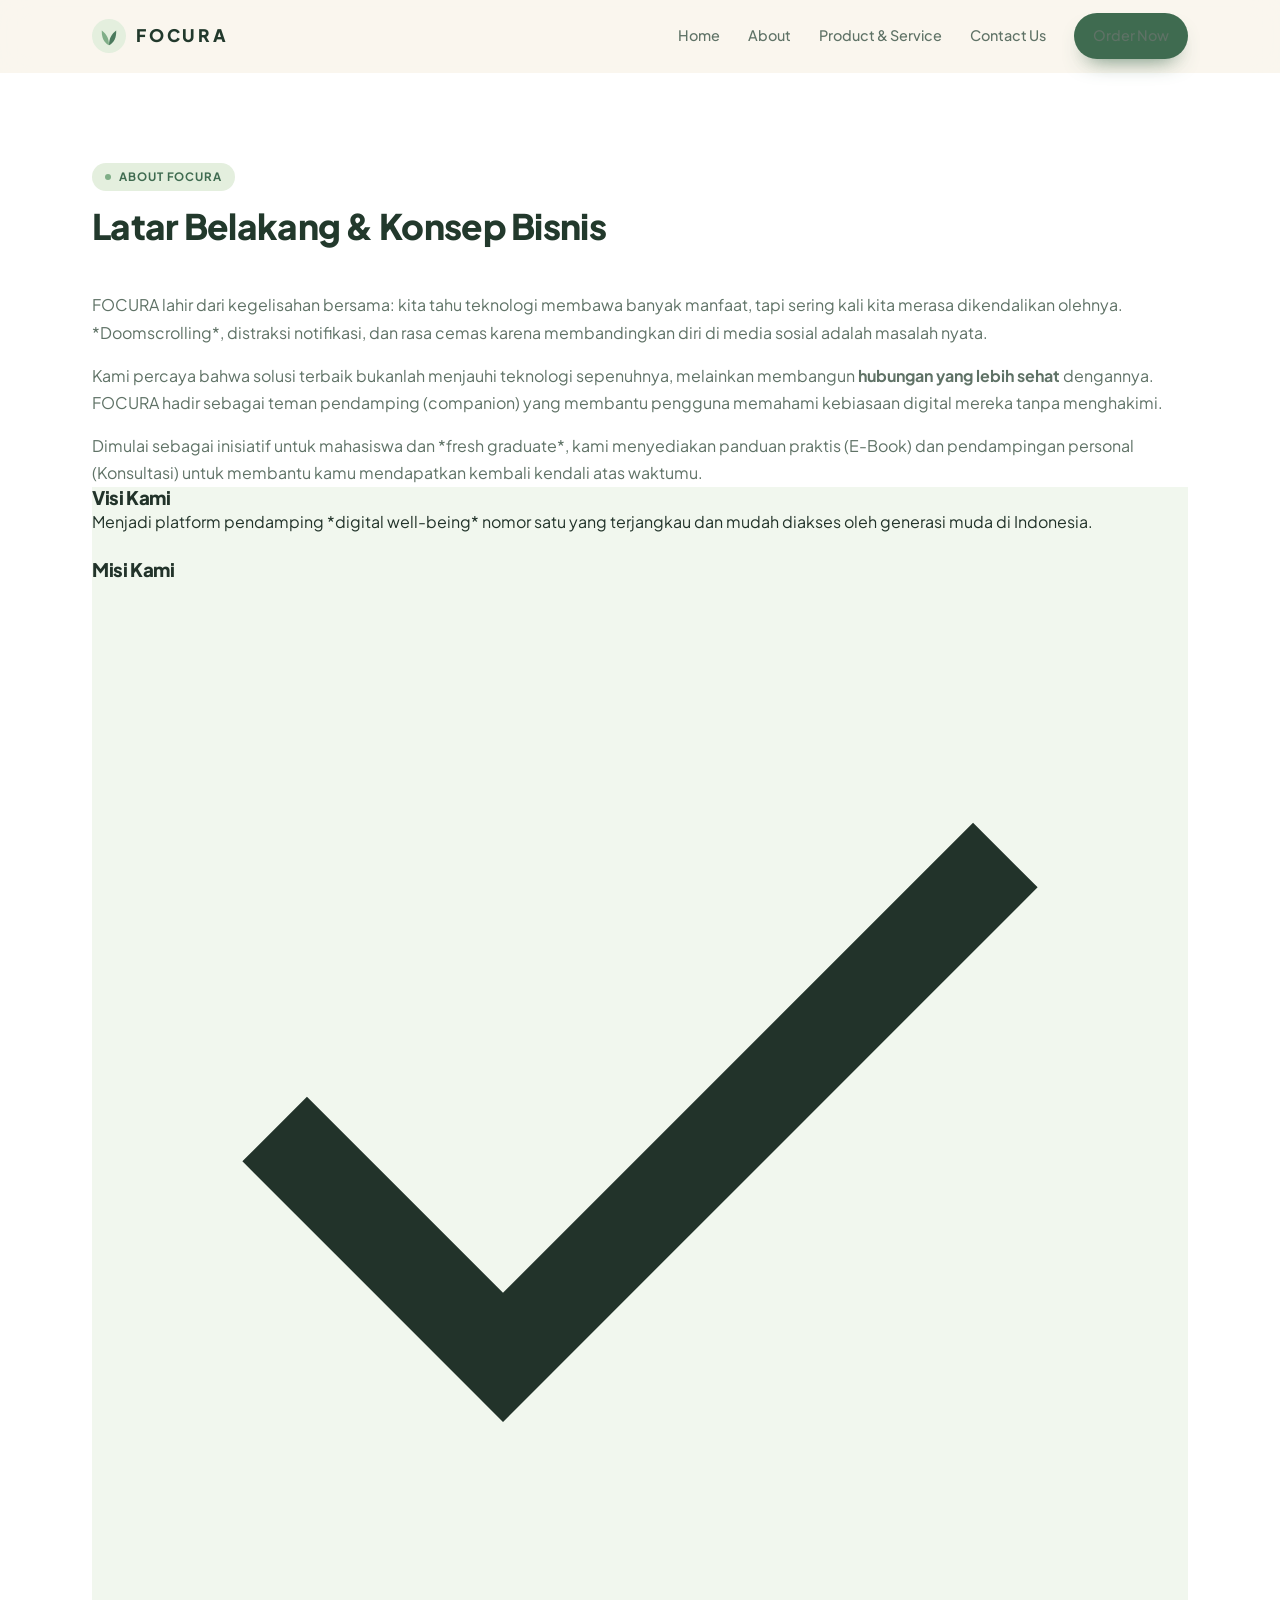
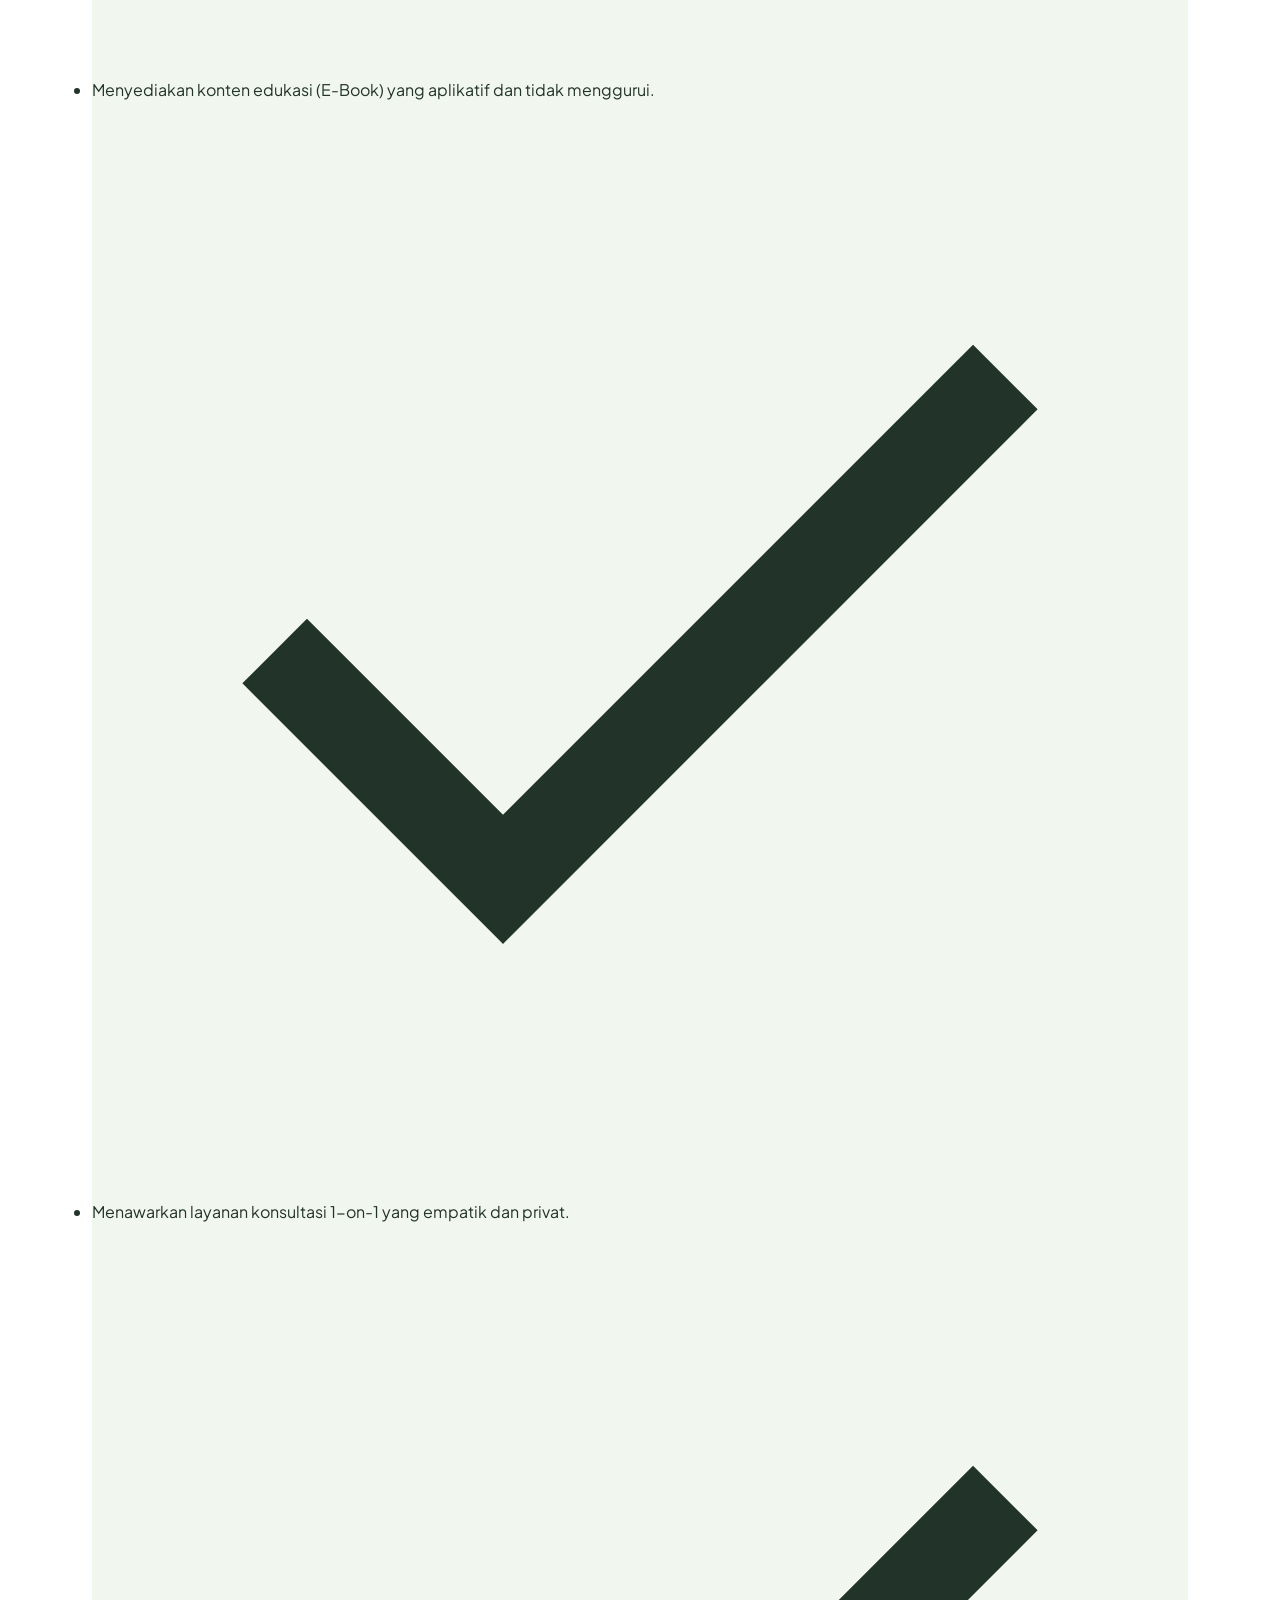
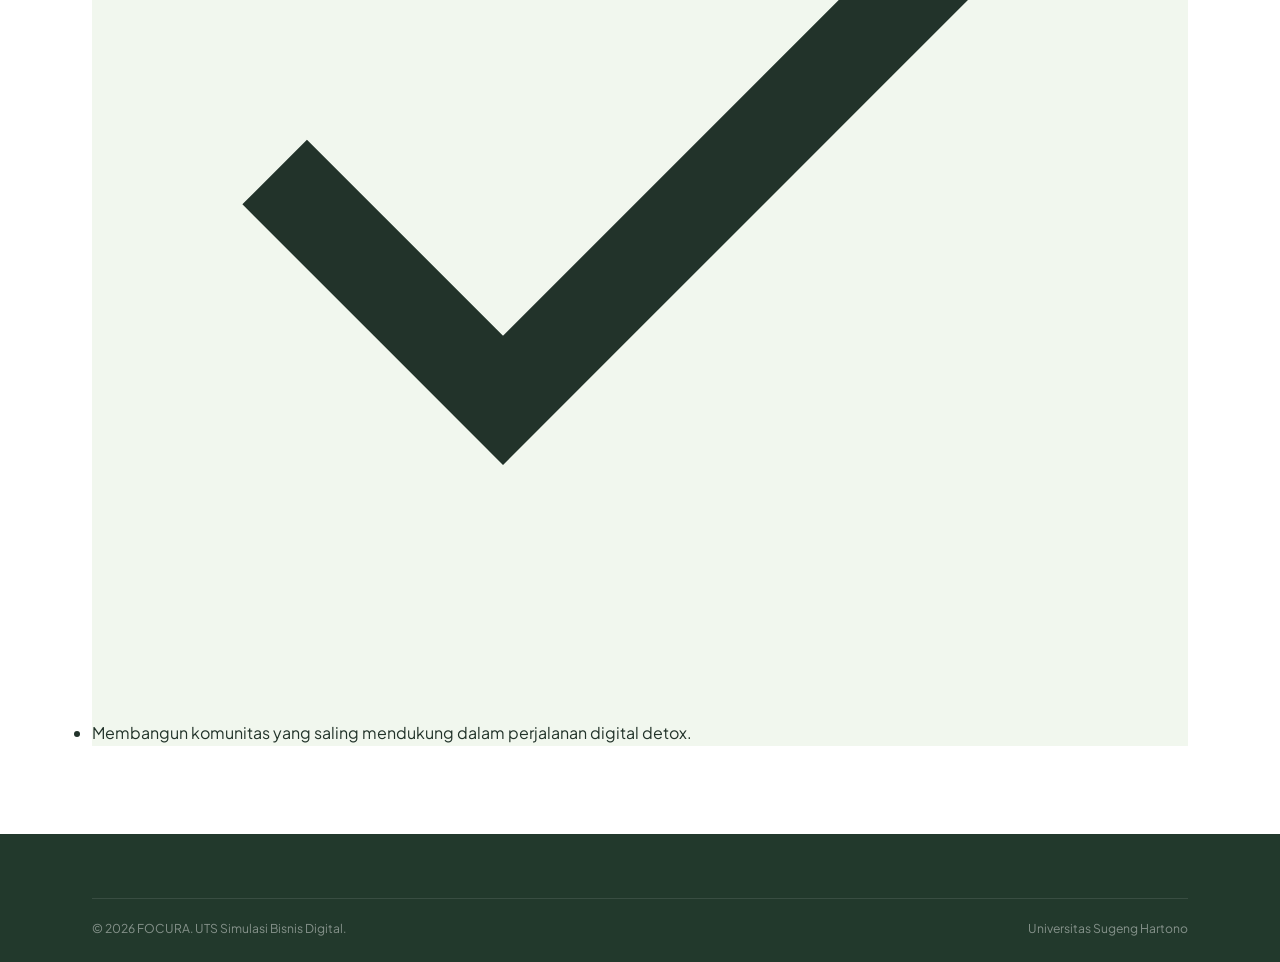
==== about.html @ b4e11be9 "Add About Us page with company information This file contains the HTML structure for the About Us pa" ====
<!DOCTYPE html>
<html lang="id">
<head>
<meta charset="UTF-8">
<meta name="viewport" content="width=1200">
<title>FOCURA — About Us</title>
<link href="https://fonts.googleapis.com/css2?family=Plus+Jakarta+Sans:wght@400;500;600;700;800&display=swap" rel="stylesheet">
<link rel="stylesheet" href="style.css">
</head>
<body>

<header class="nav">
  <div class="container nav-inner">
    <a href="index.html" class="logo">
      <svg class="logo-mark" viewBox="0 0 40 40"><circle cx="20" cy="20" r="20" fill="#E4EFDE"/><path d="M20 31C20 23.5 22.4 17.8 28.5 13.5C28.8 21.6 26.2 27.6 20 31Z" fill="#4A7A5C"/><path d="M20 31C20 23.5 17.6 17.8 11.5 13.5C11.2 21.6 13.8 27.6 20 31Z" fill="#7FAE87"/></svg>
      <span class="logo-text">FOCURA</span>
    </a>
    <nav class="nav-links">
      <a href="index.html">Home</a>
      <a href="about.html">About</a>
      <a href="products.html">Product & Service</a>
      <a href="contact.html">Contact Us</a>
      <a href="order.html" class="btn btn-primary btn-sm">Order Now</a>
    </nav>
  </div>
</header>

<section class="section section--white">
  <div class="container">
    <div class="section-head">
      <span class="eyebrow">About FOCURA</span>
      <h2>Latar Belakang & Konsep Bisnis</h2>
    </div>
    <div class="grid-2">
      <div>
        <p class="lead" style="margin-bottom:16px;">FOCURA lahir dari kegelisahan bersama: kita tahu teknologi membawa banyak manfaat, tapi sering kali kita merasa dikendalikan olehnya. *Doomscrolling*, distraksi notifikasi, dan rasa cemas karena membandingkan diri di media sosial adalah masalah nyata.</p>
        <p class="lead" style="margin-bottom:16px;">Kami percaya bahwa solusi terbaik bukanlah menjauhi teknologi sepenuhnya, melainkan membangun <strong>hubungan yang lebih sehat</strong> dengannya. FOCURA hadir sebagai teman pendamping (companion) yang membantu pengguna memahami kebiasaan digital mereka tanpa menghakimi.</p>
        <p class="lead">Dimulai sebagai inisiatif untuk mahasiswa dan *fresh graduate*, kami menyediakan panduan praktis (E-Book) dan pendampingan personal (Konsultasi) untuk membantu kamu mendapatkan kembali kendali atas waktumu.</p>
      </div>
      <div class="card" style="background:var(--green-50);">
        <h3>Visi Kami</h3>
        <p style="margin-bottom:24px;">Menjadi platform pendamping *digital well-being* nomor satu yang terjangkau dan mudah diakses oleh generasi muda di Indonesia.</p>
        <h3>Misi Kami</h3>
        <ul class="product-features">
          <li><svg viewBox="0 0 24 24" fill="none" stroke="currentColor" stroke-width="2"><path d="M20 6 9 17l-5-5"/></svg> Menyediakan konten edukasi (E-Book) yang aplikatif dan tidak menggurui.</li>
          <li><svg viewBox="0 0 24 24" fill="none" stroke="currentColor" stroke-width="2"><path d="M20 6 9 17l-5-5"/></svg> Menawarkan layanan konsultasi 1-on-1 yang empatik dan privat.</li>
          <li><svg viewBox="0 0 24 24" fill="none" stroke="currentColor" stroke-width="2"><path d="M20 6 9 17l-5-5"/></svg> Membangun komunitas yang saling mendukung dalam perjalanan digital detox.</li>
        </ul>
      </div>
    </div>
  </div>
</section>

<footer class="footer">
  <div class="container">
    <div class="footer-bottom">
      <span>© 2026 FOCURA. UTS Simulasi Bisnis Digital.</span>
      <span>Universitas Sugeng Hartono</span>
    </div>
  </div>
</footer>

<script src="script.js"></script>
</body>
</html>
---- style.css ----
/* ============================================================
   1. TOKENS & RESET
============================================================ */
:root{
  --green-900:#22392C;
  --green-800:#2F4A3A;
  --green-700:#3F6B50;
  --green-600:#4A7A5C;
  --green-500:#7FAE87;
  --green-400:#9CC194;
  --green-300:#B9D4B4;
  --green-200:#D3E6CE;
  --green-100:#E4EFDE;
  --green-50:#F1F7EE;

  --cream:#FAF6EE;
  --white:#FFFFFF;
  --ink:#22332A;
  --muted:#5F7266;
  --line:rgba(34,57,44,.09);

  --shadow-sm:0 4px 16px rgba(34,57,44,.06);
  --shadow-md:0 18px 40px -18px rgba(34,57,44,.22);
  --shadow-lg:0 40px 80px -40px rgba(34,57,44,.35);

  --radius-lg:24px;
  --radius-md:18px;
  --radius-sm:12px;

  --ease:cubic-bezier(.22,.61,.36,1);
  --nav-h:72px;
}

*,*::before,*::after{box-sizing:border-box;margin:0;padding:0}
html{scroll-behavior:smooth}

body{
  font-family:'Plus Jakarta Sans',-apple-system,BlinkMacSystemFont,'Segoe UI',sans-serif;
  background:var(--cream);
  color:var(--ink);
  line-height:1.6;
  font-size:16px;
  -webkit-font-smoothing:antialiased;
  -moz-osx-font-smoothing:grayscale;
  overflow-x:hidden;
}

img,svg{display:block;max-width:100%}
a{color:inherit}
button{font-family:inherit}

::selection{background:var(--green-200);color:var(--green-900)}

/* ============================================================
   2. LAYOUT
============================================================ */
.container{
  width:100%;
  max-width:1140px;
  margin-inline:auto;
  padding-inline:22px;
}

.section{
  padding:clamp(56px,7vw,88px) 0;
  scroll-margin-top:calc(var(--nav-h) + 16px);
}
.section--white{background:var(--white)}
.section--cream{background:var(--cream)}

.eyebrow{
  display:inline-flex;
  align-items:center;
  gap:8px;
  padding:5px 13px;
  border-radius:999px;
  background:var(--green-100);
  color:var(--green-700);
  font-size:.72rem;
  font-weight:700;
  letter-spacing:.08em;
  text-transform:uppercase;
  margin-bottom:14px;
}
.eyebrow::before{
  content:'';
  width:6px;height:6px;
  border-radius:50%;
  background:var(--green-500);
}

h1,h2,h3,h4{line-height:1.2;letter-spacing:-.02em;font-weight:800}

h2{
  font-size:clamp(1.6rem,3vw,2.2rem);
  color:var(--green-900);
}

.lead{
  font-size:1rem;
  color:var(--muted);
  line-height:1.7;
}

.muted-para{
  margin-top:12px;
  color:var(--muted);
  font-size:.95rem;
}

.section-head{
  max-width:620px;
  margin-bottom:clamp(32px,4vw,44px);
}
.section-head--center{
  margin-inline:auto;
  text-align:center;
}
.section-head p{
  margin-top:12px;
  color:var(--muted);
  font-size:.98rem;
}

/* ============================================================
   3. BUTTONS
============================================================ */
.btn{
  display:inline-flex;
  align-items:center;
  justify-content:center;
  gap:9px;
  font-weight:600;
  font-size:.92rem;
  padding:13px 24px;
  border-radius:999px;
  border:1px solid transparent;
  text-decoration:none;
  cursor:pointer;
  white-space:nowrap;
  transition:transform .25s var(--ease),box-shadow .25s var(--ease),
             background .25s var(--ease),border-color .25s var(--ease),color .25s var(--ease);
}
.btn svg{width:17px;height:17px;flex:none}

.btn-primary{
  background:var(--green-700);
  color:#fff;
  box-shadow:0 12px 22px -12px rgba(63,107,80,.85);
}
.btn-primary:hover{
  background:var(--green-800);
  transform:translateY(-2px);
  box-shadow:0 18px 30px -14px rgba(63,107,80,.9);
}

.btn-ghost{
  background:var(--white);
  color:var(--green-800);
  border-color:var(--line);
  box-shadow:var(--shadow-sm);
}
.btn-ghost:hover{
  transform:translateY(-2px);
  border-color:var(--green-300);
  box-shadow:var(--shadow-md);
}

.btn-whatsapp{
  background:#25D366;
  color:#fff;
  box-shadow:0 12px 22px -12px rgba(37,211,102,.7);
}
.btn-whatsapp:hover{
  background:#1FB855;
  transform:translateY(-2px);
  box-shadow:0 18px 30px -14px rgba(37,211,102,.75);
}

.btn-light{
  background:#fff;
  color:var(--green-800);
}
.btn-light:hover{transform:translateY(-2px);background:#F4FAF1}

.btn-sm{padding:10px 18px;font-size:.86rem}
.btn-lg{padding:15px 28px;font-size:.98rem}

/* ============================================================
   4. NAVBAR
============================================================ */
.nav{
  position:sticky;
  top:0;
  z-index:200;
  background:rgba(250,246,238,.85);
  backdrop-filter:blur(16px);
  -webkit-backdrop-filter:blur(16px);
  border-bottom:1px solid transparent;
  transition:border-color .3s,box-shadow .3s,background .3s;
}
.nav.scrolled{
  border-bottom-color:var(--line);
  box-shadow:0 8px 30px -22px rgba(34,57,44,.5);
  background:rgba(250,246,238,.95);
}

.nav-inner{
  display:flex;
  align-items:center;
  justify-content:space-between;
  height:var(--nav-h);
  gap:20px;
}

.logo{
  display:inline-flex;
  align-items:center;
  gap:10px;
  text-decoration:none;
  flex:none;
}
.logo-mark{width:34px;height:34px;flex:none}
.logo-text{
  font-weight:800;
  font-size:1.08rem;
  letter-spacing:.16em;
  color:var(--green-900);
}

.nav-links{
  display:flex;
  align-items:center;
  gap:28px;
}
.nav-links a{
  font-size:.9rem;
  font-weight:500;
  color:var(--muted);
  text-decoration:none;
  transition:color .22s;
  position:relative;
}
.nav-links a::after{
  content:'';
  position:absolute;
  left:0;bottom:-6px;
  width:0;height:2px;
  border-radius:2px;
  background:var(--green-500);
  transition:width .3s var(--ease);
}
.nav-links a:hover{color:var(--green-800)}
.nav-links a:hover::after{width:100%}
.nav-links a.is-active{color:var(--green-800);font-weight:700}
.nav-links a.is-active::after{width:100%}

.nav-toggle{
  display:none;
  flex-direction:column;
  gap:5px;
  background:none;
  border:0;
  padding:8px;
  cursor:pointer;
  border-radius:10px;
}
.nav-toggle span{
  display:block;
  width:22px;height:2px;
  border-radius:2px;
  background:var(--green-800);
  transition:transform .3s var(--ease),opacity .3s;
}
.nav-toggle.active span:nth-child(1){transform:translateY(7px) rotate(45deg)}
.nav-toggle.active span:nth-child(2){opacity:0}
.nav-toggle.active span:nth-child(3){transform:translateY(-7px) rotate(-45deg)}

/* ============================================================
   5. HERO
============================================================ */
.hero{
  position:relative;
  padding:clamp(28px,4vw,56px) 0 clamp(56px,6vw,84px);
  overflow:hidden;
  background:var(--cream);
}

.hero-bg{position:absolute;inset:0;pointer-events:none;overflow:hidden}
.blob{position:absolute;border-radius:50%;filter:blur(80px);opacity:.55}
.blob-1{width:520px;height:520px;background:#CFE5C8;top:-200px;right:-140px}
.blob-2{width:400px;height:400px;background:#F0E4CB;bottom:-180px;left:-140px}

.hero-grid{
  position:relative;
  display:grid;
  grid-template-columns:1.05fr .95fr;
  gap:clamp(28px,4vw,56px);
  align-items:center;
}

.hero-badge{
  display:inline-flex;
  align-items:center;
  gap:8px;
  padding:6px 14px 6px 7px;
  background:rgba(255,255,255,.85);
  border:1px solid var(--line);
  border-radius:999px;
  font-size:.76rem;
  font-weight:600;
  color:var(--green-700);
  box-shadow:var(--shadow-sm);
  margin-bottom:20px;
}
.hero-badge i{
  display:grid;
  place-items:center;
  width:22px;height:22px;
  border-radius:50%;
  background:var(--green-100);
  font-style:normal;
  font-size:.72rem;
}

.hero h1{
  font-size:clamp(1.9rem,4.2vw,3rem);
  color:var(--green-900);
  line-height:1.1;
  letter-spacing:-.03em;
  margin-bottom:18px;
}
.hero h1 .hl{color:var(--green-600)}

.hero p.hero-desc{
  font-size:clamp(.98rem,1.4vw,1.05rem);
  color:var(--muted);
  max-width:500px;
  margin-bottom:28px;
  line-height:1.7;
}

.hero-actions{
  display:flex;
  flex-wrap:wrap;
  gap:12px;
  margin-bottom:20px;
}

.hero-note{
  display:flex;
  align-items:center;
  gap:9px;
  font-size:.8rem;
  color:var(--muted);
}
.hero-note svg{width:15px;height:15px;color:var(--green-500);flex:none}

.hero-art{
  position:relative;
  width:100%;
  max-width:460px;
  margin-inline:auto;
}
.hero-art > svg{
  width:100%;
  height:auto;
  animation:heroFloat 9s ease-in-out infinite;
}
@keyframes heroFloat{
  0%,100%{transform:translateY(0)}
  50%{transform:translateY(-12px)}
}

.float-card{
  position:absolute;
  display:flex;
  align-items:center;
  gap:11px;
  padding:11px 14px;
  background:rgba(255,255,255,.94);
  backdrop-filter:blur(10px);
  -webkit-backdrop-filter:blur(10px);
  border:1px solid rgba(255,255,255,.9);
  border-radius:16px;
  box-shadow:0 24px 48px -24px rgba(34,57,44,.4);
  animation:cardFloat 6.5s ease-in-out infinite;
}
@keyframes cardFloat{
  0%,100%{transform:translateY(0)}
  50%{transform:translateY(-8px)}
}
.fc-1{top:9%;left:-6%;animation-delay:-.6s}
.fc-2{bottom:11%;right:-5%;animation-delay:-3.4s}

.ring{
  position:relative;
  width:42px;height:42px;
  flex:none;
  border-radius:50%;
  background:conic-gradient(var(--green-600) 0 64%,var(--green-100) 64% 100%);
  display:grid;
  place-items:center;
}
.ring::after{
  content:'';
  position:absolute;
  inset:5px;
  background:#fff;
  border-radius:50%;
}
.ring span{
  position:relative;
  z-index:1;
  font-size:.62rem;
  font-weight:800;
  color:var(--green-700);
}

.fc-text strong{display:block;font-size:.82rem;color:var(--green-900)}
.fc-text span{display:block;font-size:.68rem;color:var(--muted)}

.fc-col .fc-label{display:block;font-size:.66rem;color:var(--muted);margin-bottom:2px}
.fc-col strong{
  display:block;
  font-size:.95rem;
  color:var(--green-900);
  line-height:1.2;
  margin-bottom:6px;
}
.bars{display:flex;align-items:flex-end;gap:4px;height:20px}
.bars i{display:block;width:5px;border-radius:3px;background:var(--green-200)}
.bars i.on{background:var(--green-500)}

/* ============================================================
   6. ABOUT
============================================================ */
.about-grid{
  display:grid;
  grid-template-columns:1fr 1fr;
  gap:clamp(24px,4vw,56px);
  align-items:start;
  margin-bottom:clamp(32px,4vw,48px);
}
.about-grid h2{max-width:420px}

.value-grid{
  display:grid;
  grid-template-columns:repeat(3,1fr);
  gap:18px;
}
.value-card{
  background:var(--green-50);
  border:1px solid var(--green-100);
  border-radius:var(--radius-lg);
  padding:26px 24px;
  transition:transform .3s var(--ease),box-shadow .3s var(--ease),background .3s;
}
.value-card:hover{
  transform:translateY(-4px);
  background:#fff;
  box-shadow:var(--shadow-md);
}
.value-icon{
  width:44px;height:44px;
  border-radius:14px;
  background:var(--white);
  color:var(--green-600);
  display:grid;
  place-items:center;
  margin-bottom:16px;
  box-shadow:var(--shadow-sm);
}
.value-icon svg{width:21px;height:21px}
.value-card h3{font-size:1rem;margin-bottom:8px;color:var(--green-900)}
.value-card p{font-size:.86rem;color:var(--muted);line-height:1.65}

/* ============================================================
   7. STEPS
============================================================ */
.steps{
  position:relative;
  display:grid;
  grid-template-columns:repeat(3,1fr);
  gap:20px;
}
.steps::before{
  content:'';
  position:absolute;
  top:46px;
  left:16%;
  right:16%;
  height:2px;
  background:repeating-linear-gradient(to right,var(--green-300) 0 8px,transparent 8px 18px);
  z-index:0;
}
.step{
  position:relative;
  z-index:1;
  background:var(--white);
  border:1px solid var(--line);
  border-radius:var(--radius-lg);
  padding:28px 24px 26px;
  transition:transform .3s var(--ease),box-shadow .3s var(--ease);
}
.step:hover{transform:translateY(-5px);box-shadow:var(--shadow-md)}
.step-num{
  display:grid;
  place-items:center;
  width:50px;height:50px;
  margin:0 0 18px;
  border-radius:50%;
  background:var(--green-700);
  color:#fff;
  font-weight:800;
  font-size:.95rem;
  box-shadow:0 12px 22px -12px rgba(63,107,80,.9);
  border:4px solid var(--white);
}
.step h3{font-size:1.05rem;margin-bottom:9px;color:var(--green-900)}
.step p{font-size:.86rem;color:var(--muted);line-height:1.65;margin-bottom:14px}
.step-list{
  list-style:none;
  display:grid;
  gap:8px;
  padding-top:14px;
  border-top:1px dashed var(--green-200);
}
.step-list li{
  display:flex;
  align-items:flex-start;
  gap:9px;
  font-size:.78rem;
  color:var(--green-800);
  line-height:1.5;
}
.step-list li svg{width:14px;height:14px;flex:none;margin-top:2px;color:var(--green-500)}

/* ============================================================
   8. FEATURES
============================================================ */
.feature-grid{
  display:grid;
  grid-template-columns:repeat(3,1fr);
  gap:20px;
}
.feature-card{
  position:relative;
  background:var(--white);
  border:1px solid var(--line);
  border-radius:var(--radius-lg);
  padding:28px 24px 26px;
  overflow:hidden;
  display:flex;
  flex-direction:column;
  transition:transform .3s var(--ease),box-shadow .3s var(--ease),border-color .3s;
}
.feature-card::after{
  content:'';
  position:absolute;
  top:-60px;right:-60px;
  width:150px;height:150px;
  border-radius:50%;
  background:var(--green-50);
  transition:transform .5s var(--ease);
}
.feature-card:hover{
  transform:translateY(-5px);
  box-shadow:var(--shadow-md);
  border-color:var(--green-200);
}
.feature-card:hover::after{transform:scale(1.2)}
.feature-icon{
  position:relative;
  z-index:1;
  width:50px;height:50px;
  border-radius:16px;
  background:var(--green-100);
  color:var(--green-700);
  display:grid;
  place-items:center;
  margin-bottom:18px;
}
.feature-icon svg{width:23px;height:23px}
.feature-card h3{
  position:relative;
  z-index:1;
  font-size:1.08rem;
  margin-bottom:9px;
  color:var(--green-900);
}
.feature-card > p{
  position:relative;
  z-index:1;
  font-size:.86rem;
  color:var(--muted);
  line-height:1.65;
  margin-bottom:14px;
}
.feature-list{
  position:relative;
  z-index:1;
  list-style:none;
  display:grid;
  gap:8px;
  padding:14px 0;
  border-top:1px dashed var(--green-200);
  border-bottom:1px dashed var(--green-200);
  margin-bottom:16px;
  flex:1;
}
.feature-list li{
  display:flex;
  align-items:flex-start;
  gap:9px;
  font-size:.79rem;
  color:var(--green-800);
  line-height:1.5;
}
.feature-list li svg{width:13px;height:13px;flex:none;margin-top:3px;color:var(--green-500)}
.feature-tag{
  position:relative;
  z-index:1;
  display:inline-block;
  align-self:flex-start;
  padding:5px 13px;
  border-radius:999px;
  background:var(--green-50);
  color:var(--green-600);
  font-size:.68rem;
  font-weight:700;
  letter-spacing:.05em;
  text-transform:uppercase;
}

/* ============================================================
   9. E-BOOK
============================================================ */
.ebook-section{
  background:linear-gradient(180deg,var(--cream) 0%,var(--green-50) 100%);
  position:relative;
  overflow:hidden;
}
.ebook-section::before{
  content:'';
  position:absolute;
  top:-120px;right:-120px;
  width:380px;height:380px;
  border-radius:50%;
  background:radial-gradient(circle,rgba(185,212,180,.5),transparent 70%);
  pointer-events:none;
}

.ebook-showcase{
  position:relative;
  display:grid;
  grid-template-columns:.85fr 1.15fr;
  gap:clamp(36px,5vw,72px);
  align-items:center;
}

.ebook-visual{
  position:relative;
  display:flex;
  justify-content:center;
  perspective:1200px;
}

.ebook-book{
  position:relative;
  width:100%;
  max-width:280px;
  aspect-ratio:3/4;
  border-radius:6px 12px 12px 6px;
  overflow:hidden;
  box-shadow:
    0 30px 60px -20px rgba(34,57,44,.5),
    0 12px 24px -8px rgba(34,57,44,.3),
    -8px 0 0 -1px rgba(255,255,255,.6),
    -10px 0 0 -2px rgba(34,57,44,.15),
    -20px 0 20px -8px rgba(34,57,44,.25);
  transform:rotateY(-8deg) rotateX(2deg);
  transition:transform .6s var(--ease),box-shadow .6s var(--ease);
  animation:bookFloat 7s ease-in-out infinite;
}
@keyframes bookFloat{
  0%,100%{transform:rotateY(-8deg) rotateX(2deg) translateY(0)}
  50%{transform:rotateY(-8deg) rotateX(2deg) translateY(-10px)}
}
.ebook-book:hover{
  transform:rotateY(-4deg) rotateX(1deg) translateY(-6px);
  box-shadow:
    0 40px 70px -22px rgba(34,57,44,.55),
    0 16px 30px -10px rgba(34,57,44,.35),
    -8px 0 0 -1px rgba(255,255,255,.65),
    -10px 0 0 -2px rgba(34,57,44,.15),
    -24px 0 24px -10px rgba(34,57,44,.28);
}
.ebook-book svg{width:100%;height:100%;display:block}

.ebook-flag{
  position:absolute;
  top:-12px;
  right:-12px;
  z-index:2;
  padding:8px 14px;
  background:var(--green-700);
  color:#fff;
  font-size:.68rem;
  font-weight:800;
  letter-spacing:.08em;
  text-transform:uppercase;
  border-radius:999px;
  box-shadow:0 12px 24px -10px rgba(63,107,80,.8);
  transform:rotate(4deg);
}

.ebook-info h2{
  font-size:clamp(1.7rem,3.2vw,2.3rem);
  margin-bottom:16px;
}
.ebook-info .ebook-sub{
  font-size:1.02rem;
  color:var(--muted);
  line-height:1.7;
  margin-bottom:24px;
}

.ebook-highlights{
  list-style:none;
  display:grid;
  gap:12px;
  margin-bottom:26px;
}
.ebook-highlights li{
  display:flex;
  align-items:flex-start;
  gap:11px;
  font-size:.9rem;
  color:var(--ink);
  line-height:1.55;
}
.ebook-highlights li svg{
  width:20px;height:20px;
  flex:none;
  margin-top:1px;
  color:var(--green-600);
}

.ebook-chapters{
  background:var(--white);
  border:1px solid var(--line);
  border-radius:var(--radius-md);
  padding:18px 20px;
  margin-bottom:26px;
}
.ebook-chapters h4{
  font-size:.78rem;
  color:var(--green-700);
  letter-spacing:.1em;
  text-transform:uppercase;
  font-weight:700;
  margin-bottom:12px;
}
.ebook-chapters ol{
  list-style:none;
  display:grid;
  grid-template-columns:1fr 1fr;
  gap:8px 20px;
}
.ebook-chapters li{
  display:flex;
  align-items:center;
  gap:9px;
  font-size:.82rem;
  color:var(--ink);
  line-height:1.4;
}
.ebook-chapters li span{
  display:grid;
  place-items:center;
  width:22px;height:22px;
  flex:none;
  border-radius:50%;
  background:var(--green-100);
  color:var(--green-700);
  font-size:.68rem;
  font-weight:800;
}

.ebook-buy{
  display:flex;
  align-items:center;
  gap:20px;
  flex-wrap:wrap;
  padding:22px 24px;
  background:var(--white);
  border:1px solid var(--line);
  border-radius:var(--radius-lg);
  box-shadow:var(--shadow-sm);
}
.ebook-buy-price{
  display:flex;
  flex-direction:column;
  gap:2px;
  min-width:120px;
}
.ebook-buy-price small{
  font-size:.78rem;
  color:var(--muted);
}
.ebook-buy-price small s{
  color:var(--muted);
  opacity:.7;
}
.ebook-buy-price strong{
  font-size:1.6rem;
  font-weight:800;
  color:var(--green-800);
  letter-spacing:-.02em;
  line-height:1.1;
}
.ebook-buy-price strong em{
  font-style:normal;
  color:var(--green-600);
  font-size:.95rem;
  font-weight:700;
}

.ebook-buy-action{
  flex:1;
  min-width:200px;
  display:flex;
  flex-direction:column;
  gap:8px;
}
.ebook-buy-action .btn{width:100%}
.ebook-trust{
  display:flex;
  align-items:center;
  gap:6px;
  justify-content:center;
  font-size:.74rem;
  color:var(--muted);
  line-height:1.4;
}
.ebook-trust svg{
  width:14px;height:14px;
  color:var(--green-500);
  flex:none;
}

/* ============================================================
   10. BONUS (Q&A)
============================================================ */
.bonus-card{
  position:relative;
  background:linear-gradient(150deg,#fff 0%,var(--green-50) 100%);
  border:1px solid var(--green-100);
  border-radius:clamp(24px,3vw,32px);
  padding:clamp(32px,4.5vw,56px) clamp(24px,4vw,52px);
  overflow:hidden;
}
.bonus-card::before{
  content:'';
  position:absolute;
  bottom:-160px;left:-120px;
  width:400px;height:400px;
  border-radius:50%;
  background:radial-gradient(circle,rgba(127,174,135,.18),transparent 70%);
  pointer-events:none;
}

.bonus-badge{
  position:relative;
  z-index:1;
  display:inline-flex;
  align-items:center;
  gap:8px;
  padding:7px 16px;
  background:var(--green-700);
  color:#fff;
  border-radius:999px;
  font-size:.75rem;
  font-weight:700;
  letter-spacing:.05em;
  text-transform:uppercase;
  margin-bottom:22px;
  box-shadow:0 12px 22px -12px rgba(63,107,80,.7);
}

.bonus-grid{
  position:relative;
  z-index:1;
  display:grid;
  grid-template-columns:1.15fr .85fr;
  gap:clamp(32px,4.5vw,60px);
  align-items:center;
}

.bonus-content h2{
  font-size:clamp(1.6rem,3vw,2.15rem);
  margin-bottom:14px;
}
.bonus-lead{
  font-size:1rem;
  color:var(--muted);
  line-height:1.7;
  margin-bottom:24px;
}
.bonus-lead strong{
  color:var(--green-800);
}

.bonus-list{
  list-style:none;
  display:grid;
  gap:16px;
  margin-bottom:28px;
}
.bonus-list li{
  display:flex;
  align-items:flex-start;
  gap:14px;
}
.bonus-list-icon{
  width:42px;height:42px;
  flex:none;
  border-radius:13px;
  background:var(--white);
  color:var(--green-600);
  display:grid;
  place-items:center;
  box-shadow:var(--shadow-sm);
}
.bonus-list-icon svg{width:20px;height:20px}
.bonus-list li strong{
  display:block;
  font-size:.95rem;
  color:var(--green-900);
  margin-bottom:3px;
}
.bonus-list li p{
  font-size:.85rem;
  color:var(--muted);
  line-height:1.55;
}

.bonus-actions{
  display:flex;
  flex-direction:column;
  gap:10px;
  max-width:460px;
}
.bonus-actions .btn{width:100%}
.bonus-note{
  font-size:.78rem;
  color:var(--muted);
  text-align:center;
  line-height:1.5;
}

/* Chat mockup */
.chat{
  background:#fff;
  border:1px solid var(--line);
  border-radius:var(--radius-lg);
  padding:20px;
  box-shadow:var(--shadow-lg);
  max-width:400px;
  margin-inline:auto;
}
.chat-head{
  display:flex;
  align-items:center;
  gap:11px;
  padding-bottom:14px;
  border-bottom:1px solid var(--line);
  margin-bottom:16px;
}
.chat-avatar{
  width:40px;height:40px;
  flex:none;
  border-radius:50%;
  background:linear-gradient(140deg,var(--green-600),var(--green-800));
  color:#fff;
  display:grid;
  place-items:center;
  font-weight:800;
  font-size:.92rem;
}
.chat-head strong{display:block;font-size:.88rem;color:var(--green-900)}
.chat-head small{
  display:flex;
  align-items:center;
  gap:6px;
  font-size:.7rem;
  color:var(--green-600);
  font-weight:600;
}
.chat-head small::before{
  content:'';
  width:6px;height:6px;
  border-radius:50%;
  background:#5FBF7A;
}
.chat-body{display:flex;flex-direction:column;gap:9px}
.bubble{
  max-width:88%;
  padding:10px 14px;
  font-size:.81rem;
  line-height:1.55;
  border-radius:15px;
}
.bubble.in{
  align-self:flex-start;
  background:var(--green-50);
  color:var(--green-900);
  border-bottom-left-radius:5px;
}
.bubble.out{
  align-self:flex-end;
  background:var(--green-700);
  color:#fff;
  border-bottom-right-radius:5px;
}
.chat-foot{
  display:flex;
  align-items:center;
  gap:9px;
  margin-top:16px;
  padding-top:14px;
  border-top:1px solid var(--line);
  font-size:.72rem;
  color:var(--muted);
}
.chat-foot svg{width:14px;height:14px;color:var(--green-500);flex:none}

/* ============================================================
   11. FINAL CTA
============================================================ */
.cta-panel{
  position:relative;
  overflow:hidden;
  background:linear-gradient(150deg,var(--green-800),var(--green-900));
  border-radius:clamp(24px,3vw,36px);
  padding:clamp(40px,5vw,60px) clamp(26px,4vw,48px);
  color:#fff;
  text-align:center;
}
.cta-panel::before{
  content:'';
  position:absolute;
  top:-200px;right:-120px;
  width:400px;height:400px;
  border-radius:50%;
  background:radial-gradient(circle,rgba(185,212,180,.35),transparent 70%);
  pointer-events:none;
}
.cta-inner{position:relative;z-index:1}
.cta-panel h2{
  color:#fff;
  font-size:clamp(1.5rem,3vw,2.1rem);
  max-width:600px;
  margin:0 auto 14px;
}
.cta-panel p{
  color:rgba(255,255,255,.78);
  max-width:500px;
  margin:0 auto 26px;
  font-size:.95rem;
  line-height:1.7;
}
.cta-actions{
  display:flex;
  flex-wrap:wrap;
  gap:12px;
  justify-content:center;
}

/* ============================================================
   12. FOOTER
============================================================ */
.footer{
  background:var(--green-900);
  color:rgba(255,255,255,.7);
  padding:clamp(44px,6vw,64px) 0 0;
}
.footer-grid{
  display:grid;
  grid-template-columns:1.6fr 1fr 1fr;
  gap:clamp(28px,4vw,56px);
  padding-bottom:40px;
}
.footer .logo-text{color:#fff}
.footer .logo-mark circle{fill:rgba(255,255,255,.12)}
.footer-desc{
  margin-top:16px;
  font-size:.86rem;
  line-height:1.7;
  max-width:320px;
  color:rgba(255,255,255,.6);
}
.footer h4{
  color:#fff;
  font-size:.78rem;
  letter-spacing:.12em;
  text-transform:uppercase;
  margin-bottom:16px;
  font-weight:700;
}
.footer ul{list-style:none;display:grid;gap:10px}
.footer ul a{
  font-size:.86rem;
  color:rgba(255,255,255,.65);
  text-decoration:none;
  transition:color .22s;
}
.footer ul a:hover{color:#fff}
.footer-contact{
  display:inline-flex;
  align-items:center;
  gap:9px;
  font-size:.86rem;
  color:rgba(255,255,255,.75);
  text-decoration:none;
  transition:color .22s;
}
.footer-contact:hover{color:#fff}
.footer-contact svg{width:15px;height:15px;color:var(--green-400)}

.socials{display:flex;gap:10px;margin-top:20px}
.socials a{
  width:38px;height:38px;
  border-radius:11px;
  display:grid;
  place-items:center;
  background:rgba(255,255,255,.07);
  color:rgba(255,255,255,.8);
  text-decoration:none;
  transition:background .25s,transform .25s,color .25s;
}
.socials a:hover{
  background:var(--green-600);
  color:#fff;
  transform:translateY(-3px);
}
.socials svg{width:17px;height:17px}

.footer-bottom{
  border-top:1px solid rgba(255,255,255,.1);
  padding:20px 0 24px;
  display:flex;
  flex-wrap:wrap;
  gap:10px;
  align-items:center;
  justify-content:space-between;
  font-size:.76rem;
  color:rgba(255,255,255,.45);
}

/* ============================================================
   13. REVEAL
============================================================ */
[data-reveal]{
  opacity:0;
  transform:translateY(22px);
  transition:opacity .7s var(--ease),transform .7s var(--ease);
  will-change:opacity,transform;
}
[data-reveal].in{opacity:1;transform:none}

.value-grid [data-reveal]:nth-child(2),
.steps [data-reveal]:nth-child(2),
.feature-grid [data-reveal]:nth-child(2){transition-delay:.1s}

.value-grid [data-reveal]:nth-child(3),
.steps [data-reveal]:nth-child(3),
.feature-grid [data-reveal]:nth-child(3){transition-delay:.2s}

/* ============================================================
   14. RESPONSIVE
============================================================ */
@media (max-width:900px){
  .nav-toggle{display:flex}
  .nav-links{
    position:absolute;
    top:calc(100% + 10px);
    left:16px;
    right:16px;
    flex-direction:column;
    align-items:stretch;
    gap:4px;
    background:#fff;
    border-radius:22px;
    padding:14px;
    box-shadow:0 30px 60px -30px rgba(34,57,44,.45);
    border:1px solid var(--line);
    display:none;
  }
  .nav-links.open{display:flex}
  .nav-links a{padding:11px 14px;border-radius:12px;font-size:.92rem}
  .nav-links a::after{display:none}
  .nav-links a:hover{background:var(--green-50)}
  .nav-links a.is-active{background:var(--green-50)}

  .hero-grid{grid-template-columns:1fr;gap:40px}
  .hero p.hero-desc{max-width:none}
  .hero-art{max-width:380px;order:2}
  .fc-1{left:-2%;top:4%}
  .fc-2{right:-2%;bottom:4%}

  .about-grid{grid-template-columns:1fr;gap:20px}
  .value-grid{grid-template-columns:1fr;gap:14px}

  .steps{grid-template-columns:1fr;gap:16px}
  .steps::before{display:none}
  .step{padding:26px 22px}

  .feature-grid{grid-template-columns:1fr;gap:16px}

  .ebook-showcase{grid-template-columns:1fr;gap:32px}
  .ebook-book{max-width:220px}
  .ebook-chapters ol{grid-template-columns:1fr}

  .bonus-grid{grid-template-columns:1fr;gap:32px}

  .footer-grid{grid-template-columns:1fr 1fr;gap:32px}
  .footer-brand{grid-column:1 / -1}
}

@media (max-width:560px){
  .container{padding-inline:18px}

  .hero{padding-top:20px}
  .hero-actions{flex-direction:column;align-items:stretch}
  .hero-actions .btn{width:100%}

  .float-card{padding:9px 11px;gap:8px;border-radius:13px}
  .ring{width:36px;height:36px}

  .value-card,
  .feature-card,
  .step{padding:24px 20px}

  .chat{padding:16px}
  .bubble{font-size:.78rem}

  .cta-actions{flex-direction:column}
  .cta-actions .btn{width:100%}

  .ebook-book{max-width:190px}
  .ebook-flag{top:-8px;right:-8px;padding:6px 11px;font-size:.62rem}

  .ebook-buy{
    flex-direction:column;
    align-items:stretch;
    text-align:center;
    padding:20px;
  }
  .ebook-buy-price{align-items:center}

  .bonus-actions{max-width:none}
  .bonus-card{padding:28px 20px}

  .footer-grid{grid-template-columns:1fr;gap:28px}
  .footer-bottom{flex-direction:column;align-items:flex-start}
}

@media (prefers-reduced-motion:reduce){
  html{scroll-behavior:auto}
  *,*::before,*::after{
    animation-duration:.001ms !important;
    animation-iteration-count:1 !important;
    transition-duration:.001ms !important;
  }
  [data-reveal]{opacity:1;transform:none}
  .ebook-book{transform:none !important;animation:none !important}
}
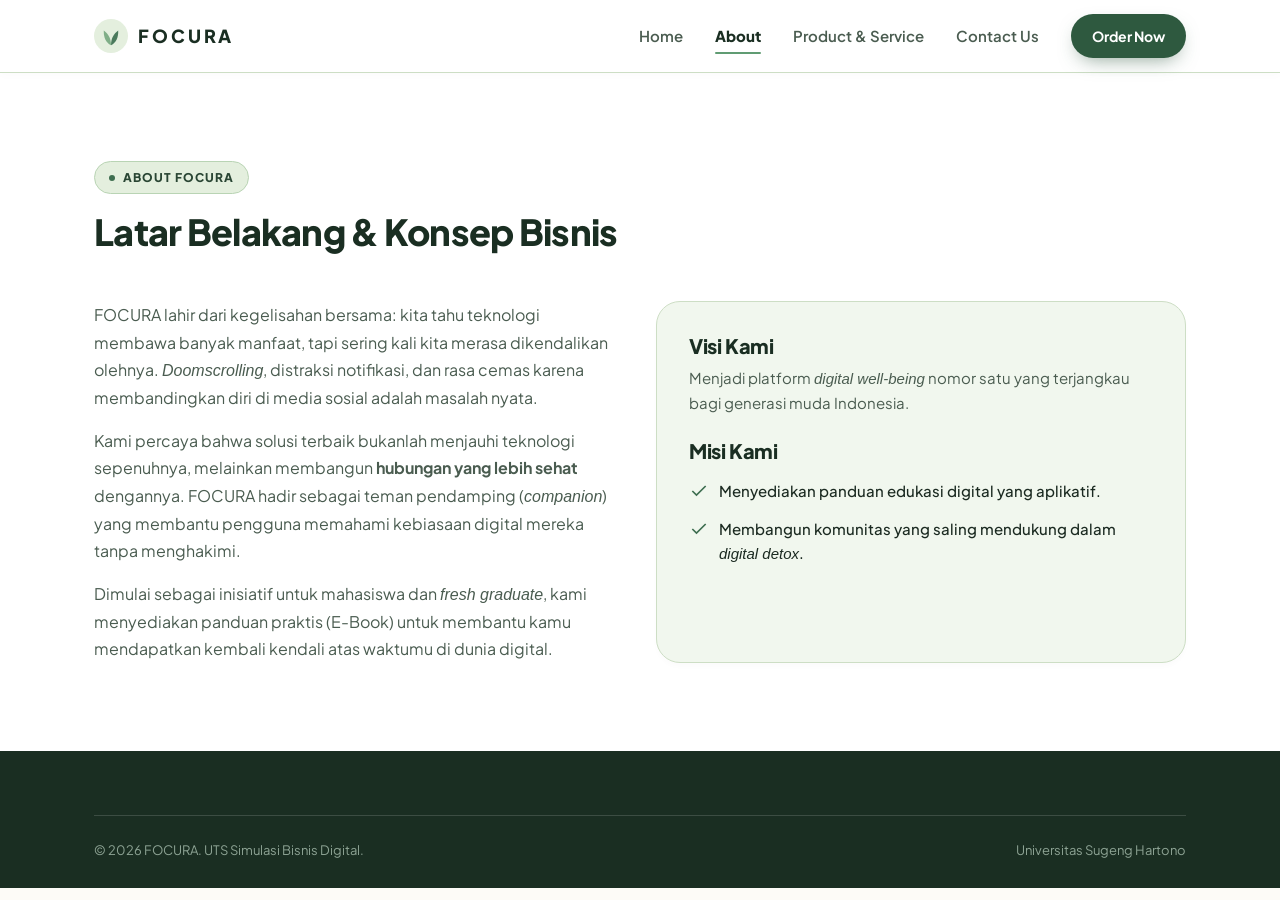
==== commit 99781041: "Revise About section content and structure" ====
--- a/about.html
+++ b/about.html
@@ -31,23 +31,42 @@
       <span class="eyebrow">About FOCURA</span>
       <h2>Latar Belakang & Konsep Bisnis</h2>
     </div>
+    
     <div class="grid-2">
+      <!-- Kolom Kiri: Cerita Latar Belakang -->
       <div>
-        <p class="lead" style="margin-bottom:16px;">FOCURA lahir dari kegelisahan bersama: kita tahu teknologi membawa banyak manfaat, tapi sering kali kita merasa dikendalikan olehnya. *Doomscrolling*, distraksi notifikasi, dan rasa cemas karena membandingkan diri di media sosial adalah masalah nyata.</p>
-        <p class="lead" style="margin-bottom:16px;">Kami percaya bahwa solusi terbaik bukanlah menjauhi teknologi sepenuhnya, melainkan membangun <strong>hubungan yang lebih sehat</strong> dengannya. FOCURA hadir sebagai teman pendamping (companion) yang membantu pengguna memahami kebiasaan digital mereka tanpa menghakimi.</p>
-        <p class="lead">Dimulai sebagai inisiatif untuk mahasiswa dan *fresh graduate*, kami menyediakan panduan praktis (E-Book) dan pendampingan personal (Konsultasi) untuk membantu kamu mendapatkan kembali kendali atas waktumu.</p>
+        <p class="lead" style="margin-bottom:16px;">
+          FOCURA lahir dari kegelisahan bersama: kita tahu teknologi membawa banyak manfaat, tapi sering kali kita merasa dikendalikan olehnya. <i>Doomscrolling</i>, distraksi notifikasi, dan rasa cemas karena membandingkan diri di media sosial adalah masalah nyata.
+        </p>
+        <p class="lead" style="margin-bottom:16px;">
+          Kami percaya bahwa solusi terbaik bukanlah menjauhi teknologi sepenuhnya, melainkan membangun <strong>hubungan yang lebih sehat</strong> dengannya. FOCURA hadir sebagai teman pendamping (<i>companion</i>) yang membantu pengguna memahami kebiasaan digital mereka tanpa menghakimi.
+        </p>
+        <p class="lead">
+          Dimulai sebagai inisiatif untuk mahasiswa dan <i>fresh graduate</i>, kami menyediakan panduan praktis (E-Book) untuk membantu kamu mendapatkan kembali kendali atas waktumu di dunia digital.
+        </p>
       </div>
-      <div class="card" style="background:var(--green-50);">
-        <h3>Visi Kami</h3>
-        <p style="margin-bottom:24px;">Menjadi platform pendamping *digital well-being* nomor satu yang terjangkau dan mudah diakses oleh generasi muda di Indonesia.</p>
-        <h3>Misi Kami</h3>
-        <ul class="product-features">
-          <li><svg viewBox="0 0 24 24" fill="none" stroke="currentColor" stroke-width="2"><path d="M20 6 9 17l-5-5"/></svg> Menyediakan konten edukasi (E-Book) yang aplikatif dan tidak menggurui.</li>
-          <li><svg viewBox="0 0 24 24" fill="none" stroke="currentColor" stroke-width="2"><path d="M20 6 9 17l-5-5"/></svg> Menawarkan layanan konsultasi 1-on-1 yang empatik dan privat.</li>
-          <li><svg viewBox="0 0 24 24" fill="none" stroke="currentColor" stroke-width="2"><path d="M20 6 9 17l-5-5"/></svg> Membangun komunitas yang saling mendukung dalam perjalanan digital detox.</li>
+
+      <!-- Kolom Kanan: Visi & Misi (Dipersingkat, Tanpa Konsultasi) -->
+      <div class="card" style="background:var(--green-50); padding: 32px;">
+        <h3 style="margin-bottom: 8px;">Visi Kami</h3>
+        <p style="margin-bottom:24px; font-size: 15px;">
+          Menjadi platform <i>digital well-being</i> nomor satu yang terjangkau bagi generasi muda Indonesia.
+        </p>
+        
+        <h3 style="margin-bottom: 16px;">Misi Kami</h3>
+        <ul class="product-features" style="gap: 14px;">
+          <li style="display: flex; gap: 10px; align-items: flex-start;">
+            <svg viewBox="0 0 24 24" fill="none" stroke="currentColor" stroke-width="2" style="width: 20px; height: 20px; color: var(--green-600); flex-shrink: 0; margin-top: 2px;"><path d="M20 6 9 17l-5-5"/></svg> 
+            <span style="font-size: 15px;">Menyediakan panduan edukasi digital yang aplikatif.</span>
+          </li>
+          <li style="display: flex; gap: 10px; align-items: flex-start;">
+            <svg viewBox="0 0 24 24" fill="none" stroke="currentColor" stroke-width="2" style="width: 20px; height: 20px; color: var(--green-600); flex-shrink: 0; margin-top: 2px;"><path d="M20 6 9 17l-5-5"/></svg> 
+            <span style="font-size: 15px;">Membangun komunitas yang saling mendukung dalam <i>digital detox</i>.</span>
+          </li>
         </ul>
       </div>
     </div>
+
   </div>
 </section>
 
--- a/style.css
+++ b/style.css
@@ -1,1279 +1,383 @@
 /* ============================================================
-   1. TOKENS & RESET
-============================================================ */
+   RESET & TOKENS (WARNA DIPERTEGAS)
+============================================================ */
+*,*::before,*::after{box-sizing:border-box;margin:0;padding:0}
+
 :root{
-  --green-900:#22392C;
-  --green-800:#2F4A3A;
-  --green-700:#3F6B50;
-  --green-600:#4A7A5C;
-  --green-500:#7FAE87;
-  --green-400:#9CC194;
+  --green-900:#1A2E22; /* Lebih gelap */
+  --green-800:#2A4634;
+  --green-700:#2E593F; /* Tombol utama lebih tegas */
+  --green-600:#3E6E50;
+  --green-500:#609C73;
+  --green-400:#8FBE9F;
   --green-300:#B9D4B4;
   --green-200:#D3E6CE;
   --green-100:#E4EFDE;
   --green-50:#F1F7EE;
-
-  --cream:#FAF6EE;
+  
+  --cream:#FDFBF7; /* Sedikit lebih terang dari sebelumnya */
   --white:#FFFFFF;
-  --ink:#22332A;
-  --muted:#5F7266;
-  --line:rgba(34,57,44,.09);
-
-  --shadow-sm:0 4px 16px rgba(34,57,44,.06);
-  --shadow-md:0 18px 40px -18px rgba(34,57,44,.22);
-  --shadow-lg:0 40px 80px -40px rgba(34,57,44,.35);
+  
+  --ink:#1B2A21; /* Teks utama hitam kehijauan */
+  --muted:#4A5C50; /* Teks sekunder lebih gelap agar kebaca */
+  --line:#CDDEC5; /* Garis batas lebih tegas */
+
+  --shadow-sm:0 4px 16px rgba(26,46,34,.08);
+  --shadow-md:0 18px 40px -18px rgba(26,46,34,.2);
+  --shadow-lg:0 40px 80px -40px rgba(26,46,34,.25);
 
   --radius-lg:24px;
   --radius-md:18px;
   --radius-sm:12px;
-
-  --ease:cubic-bezier(.22,.61,.36,1);
   --nav-h:72px;
 }
 
-*,*::before,*::after{box-sizing:border-box;margin:0;padding:0}
 html{scroll-behavior:smooth}
 
 body{
   font-family:'Plus Jakarta Sans',-apple-system,BlinkMacSystemFont,'Segoe UI',sans-serif;
   background:var(--cream);
   color:var(--ink);
+  font-size:16px;
   line-height:1.6;
-  font-size:16px;
   -webkit-font-smoothing:antialiased;
-  -moz-osx-font-smoothing:grayscale;
-  overflow-x:hidden;
+  min-width:1024px; /* Desktop first */
 }
 
 img,svg{display:block;max-width:100%}
-a{color:inherit}
-button{font-family:inherit}
-
-::selection{background:var(--green-200);color:var(--green-900)}
-
-/* ============================================================
-   2. LAYOUT
-============================================================ */
-.container{
-  width:100%;
-  max-width:1140px;
-  margin-inline:auto;
-  padding-inline:22px;
-}
-
-.section{
-  padding:clamp(56px,7vw,88px) 0;
-  scroll-margin-top:calc(var(--nav-h) + 16px);
-}
+a{color:inherit;text-decoration:none}
+button{font-family:inherit;cursor:pointer;border:none;background:none}
+ul,ol{list-style:none}
+
+/* ============================================================
+   LAYOUT
+============================================================ */
+.container{width:100%;max-width:1140px;margin:0 auto;padding:0 24px}
+
+.section{padding:88px 0}
 .section--white{background:var(--white)}
 .section--cream{background:var(--cream)}
 
 .eyebrow{
-  display:inline-flex;
-  align-items:center;
-  gap:8px;
-  padding:5px 13px;
-  border-radius:999px;
-  background:var(--green-100);
-  color:var(--green-700);
-  font-size:.72rem;
-  font-weight:700;
-  letter-spacing:.08em;
-  text-transform:uppercase;
-  margin-bottom:14px;
-}
-.eyebrow::before{
-  content:'';
-  width:6px;height:6px;
-  border-radius:50%;
-  background:var(--green-500);
-}
+  display:inline-flex;align-items:center;gap:8px;padding:6px 14px;border-radius:999px;
+  background:var(--green-100);color:var(--green-800);font-size:12px;font-weight:800;
+  letter-spacing:.08em;text-transform:uppercase;margin-bottom:16px;
+  border:1px solid var(--green-300);
+}
+.eyebrow::before{content:'';width:6px;height:6px;border-radius:50%;background:var(--green-600)}
 
 h1,h2,h3,h4{line-height:1.2;letter-spacing:-.02em;font-weight:800}
-
-h2{
-  font-size:clamp(1.6rem,3vw,2.2rem);
-  color:var(--green-900);
-}
-
-.lead{
-  font-size:1rem;
-  color:var(--muted);
-  line-height:1.7;
-}
-
-.muted-para{
-  margin-top:12px;
-  color:var(--muted);
-  font-size:.95rem;
-}
-
-.section-head{
-  max-width:620px;
-  margin-bottom:clamp(32px,4vw,44px);
-}
-.section-head--center{
-  margin-inline:auto;
-  text-align:center;
-}
-.section-head p{
-  margin-top:12px;
-  color:var(--muted);
-  font-size:.98rem;
-}
-
-/* ============================================================
-   3. BUTTONS
+h2{font-size:36px;color:var(--green-900);margin-bottom:12px}
+h3{font-size:18px;color:var(--green-900)}
+
+.lead{font-size:16px;color:var(--muted);line-height:1.7}
+
+.section-head{max-width:620px;margin-bottom:48px}
+.section-head--center{margin:0 auto 48px;text-align:center}
+.section-head p{margin-top:12px;color:var(--muted);font-size:16px}
+
+/* ============================================================
+   BUTTONS
 ============================================================ */
 .btn{
-  display:inline-flex;
-  align-items:center;
-  justify-content:center;
-  gap:9px;
-  font-weight:600;
-  font-size:.92rem;
-  padding:13px 24px;
-  border-radius:999px;
-  border:1px solid transparent;
-  text-decoration:none;
-  cursor:pointer;
-  white-space:nowrap;
-  transition:transform .25s var(--ease),box-shadow .25s var(--ease),
-             background .25s var(--ease),border-color .25s var(--ease),color .25s var(--ease);
-}
-.btn svg{width:17px;height:17px;flex:none}
-
-.btn-primary{
-  background:var(--green-700);
-  color:#fff;
-  box-shadow:0 12px 22px -12px rgba(63,107,80,.85);
-}
-.btn-primary:hover{
-  background:var(--green-800);
-  transform:translateY(-2px);
-  box-shadow:0 18px 30px -14px rgba(63,107,80,.9);
-}
-
-.btn-ghost{
-  background:var(--white);
-  color:var(--green-800);
-  border-color:var(--line);
-  box-shadow:var(--shadow-sm);
-}
-.btn-ghost:hover{
-  transform:translateY(-2px);
-  border-color:var(--green-300);
-  box-shadow:var(--shadow-md);
-}
-
-.btn-whatsapp{
-  background:#25D366;
-  color:#fff;
-  box-shadow:0 12px 22px -12px rgba(37,211,102,.7);
-}
-.btn-whatsapp:hover{
-  background:#1FB855;
-  transform:translateY(-2px);
-  box-shadow:0 18px 30px -14px rgba(37,211,102,.75);
-}
-
-.btn-light{
-  background:#fff;
-  color:var(--green-800);
-}
+  display:inline-flex;align-items:center;justify-content:center;gap:9px;
+  font-weight:700;font-size:15px;padding:14px 26px;border-radius:999px;
+  border:1px solid transparent;white-space:nowrap;transition:all .25s;
+}
+.btn svg{width:18px;height:18px;flex:none}
+
+.btn-primary{background:var(--green-700);color:#fff;box-shadow:0 8px 20px -8px rgba(46,89,63,.6)}
+.btn-primary:hover{background:var(--green-800);transform:translateY(-2px);box-shadow:0 12px 24px -10px rgba(46,89,63,.7)}
+
+.btn-ghost{background:#fff;color:var(--green-800);border-color:var(--green-300);box-shadow:var(--shadow-sm)}
+.btn-ghost:hover{transform:translateY(-2px);border-color:var(--green-500);background:var(--green-50)}
+
+.btn-whatsapp{background:#1FAF54;color:#fff;box-shadow:0 8px 20px -8px rgba(31,175,84,.6)}
+.btn-whatsapp:hover{background:#158F42;transform:translateY(-2px)}
+
+.btn-light{background:#fff;color:var(--green-800)}
 .btn-light:hover{transform:translateY(-2px);background:#F4FAF1}
 
-.btn-sm{padding:10px 18px;font-size:.86rem}
-.btn-lg{padding:15px 28px;font-size:.98rem}
-
-/* ============================================================
-   4. NAVBAR
+.btn-lg{padding:16px 30px;font-size:16px}
+.btn-sm{padding:10px 20px;font-size:14px}
+
+/* ============================================================
+   NAVBAR (FIXED)
 ============================================================ */
 .nav{
-  position:sticky;
-  top:0;
-  z-index:200;
-  background:rgba(250,246,238,.85);
-  backdrop-filter:blur(16px);
-  -webkit-backdrop-filter:blur(16px);
-  border-bottom:1px solid transparent;
-  transition:border-color .3s,box-shadow .3s,background .3s;
-}
-.nav.scrolled{
-  border-bottom-color:var(--line);
-  box-shadow:0 8px 30px -22px rgba(34,57,44,.5);
-  background:rgba(250,246,238,.95);
-}
-
-.nav-inner{
-  display:flex;
-  align-items:center;
-  justify-content:space-between;
-  height:var(--nav-h);
-  gap:20px;
-}
-
-.logo{
-  display:inline-flex;
-  align-items:center;
-  gap:10px;
-  text-decoration:none;
-  flex:none;
-}
-.logo-mark{width:34px;height:34px;flex:none}
-.logo-text{
-  font-weight:800;
-  font-size:1.08rem;
-  letter-spacing:.16em;
-  color:var(--green-900);
-}
-
-.nav-links{
-  display:flex;
-  align-items:center;
-  gap:28px;
-}
-.nav-links a{
-  font-size:.9rem;
-  font-weight:500;
-  color:var(--muted);
-  text-decoration:none;
-  transition:color .22s;
-  position:relative;
-}
-.nav-links a::after{
-  content:'';
-  position:absolute;
-  left:0;bottom:-6px;
-  width:0;height:2px;
-  border-radius:2px;
-  background:var(--green-500);
-  transition:width .3s var(--ease);
-}
-.nav-links a:hover{color:var(--green-800)}
-.nav-links a:hover::after{width:100%}
-.nav-links a.is-active{color:var(--green-800);font-weight:700}
-.nav-links a.is-active::after{width:100%}
-
-.nav-toggle{
-  display:none;
-  flex-direction:column;
-  gap:5px;
-  background:none;
-  border:0;
-  padding:8px;
-  cursor:pointer;
-  border-radius:10px;
-}
-.nav-toggle span{
-  display:block;
-  width:22px;height:2px;
-  border-radius:2px;
-  background:var(--green-800);
-  transition:transform .3s var(--ease),opacity .3s;
-}
-.nav-toggle.active span:nth-child(1){transform:translateY(7px) rotate(45deg)}
-.nav-toggle.active span:nth-child(2){opacity:0}
-.nav-toggle.active span:nth-child(3){transform:translateY(-7px) rotate(-45deg)}
-
-/* ============================================================
-   5. HERO
-============================================================ */
-.hero{
-  position:relative;
-  padding:clamp(28px,4vw,56px) 0 clamp(56px,6vw,84px);
-  overflow:hidden;
-  background:var(--cream);
-}
-
-.hero-bg{position:absolute;inset:0;pointer-events:none;overflow:hidden}
-.blob{position:absolute;border-radius:50%;filter:blur(80px);opacity:.55}
-.blob-1{width:520px;height:520px;background:#CFE5C8;top:-200px;right:-140px}
-.blob-2{width:400px;height:400px;background:#F0E4CB;bottom:-180px;left:-140px}
-
-.hero-grid{
-  position:relative;
-  display:grid;
-  grid-template-columns:1.05fr .95fr;
-  gap:clamp(28px,4vw,56px);
-  align-items:center;
-}
-
-.hero-badge{
-  display:inline-flex;
-  align-items:center;
-  gap:8px;
-  padding:6px 14px 6px 7px;
-  background:rgba(255,255,255,.85);
-  border:1px solid var(--line);
-  border-radius:999px;
-  font-size:.76rem;
-  font-weight:600;
-  color:var(--green-700);
-  box-shadow:var(--shadow-sm);
-  margin-bottom:20px;
-}
-.hero-badge i{
-  display:grid;
-  place-items:center;
-  width:22px;height:22px;
-  border-radius:50%;
-  background:var(--green-100);
-  font-style:normal;
-  font-size:.72rem;
-}
-
-.hero h1{
-  font-size:clamp(1.9rem,4.2vw,3rem);
-  color:var(--green-900);
-  line-height:1.1;
-  letter-spacing:-.03em;
-  margin-bottom:18px;
-}
+  position:sticky;top:0;z-index:100;background:rgba(255,255,255,.95);
+  backdrop-filter:blur(16px);border-bottom:1px solid var(--line);
+  box-shadow:0 2px 10px rgba(0,0,0,.02);
+}
+.nav-inner{display:flex;align-items:center;justify-content:space-between;height:var(--nav-h)}
+
+.logo{display:inline-flex;align-items:center;gap:10px}
+.logo-mark{width:34px;height:34px}
+.logo-text{font-weight:800;font-size:18px;letter-spacing:.16em;color:var(--green-900)}
+
+.nav-links{display:flex;align-items:center;gap:32px}
+
+/* KHUSUS LINK TEKS (Bukan Tombol) */
+.nav-links a:not(.btn) {
+  font-size:15px;font-weight:600;color:var(--muted);position:relative;transition:color .2s;
+}
+.nav-links a:not(.btn)::after{
+  content:'';position:absolute;left:0;bottom:-6px;width:0;height:2px;
+  border-radius:2px;background:var(--green-500);transition:width .3s;
+}
+.nav-links a:not(.btn):hover{color:var(--green-900)}
+.nav-links a:not(.btn):hover::after{width:100%}
+.nav-links a.is-active:not(.btn){color:var(--green-900);font-weight:800}
+.nav-links a.is-active:not(.btn)::after{width:100%}
+
+/* TOMBOL ORDER NOW DI NAVBAR */
+.nav-links .btn {
+  color: #fff !important;
+  position: relative;
+  z-index: 10;
+}
+
+/* ============================================================
+   HERO (Home)
+============================================================ */
+.hero{padding:64px 0 88px;background:var(--cream)}
+.hero-grid{display:grid;grid-template-columns:1.05fr .95fr;gap:64px;align-items:center}
+.hero h1{font-size:54px;line-height:1.08;color:var(--green-900);margin-bottom:24px;letter-spacing:-.03em}
 .hero h1 .hl{color:var(--green-600)}
-
-.hero p.hero-desc{
-  font-size:clamp(.98rem,1.4vw,1.05rem);
-  color:var(--muted);
-  max-width:500px;
-  margin-bottom:28px;
-  line-height:1.7;
-}
-
-.hero-actions{
-  display:flex;
-  flex-wrap:wrap;
-  gap:12px;
-  margin-bottom:20px;
-}
-
-.hero-note{
-  display:flex;
-  align-items:center;
-  gap:9px;
-  font-size:.8rem;
-  color:var(--muted);
-}
-.hero-note svg{width:15px;height:15px;color:var(--green-500);flex:none}
-
-.hero-art{
-  position:relative;
-  width:100%;
-  max-width:460px;
-  margin-inline:auto;
-}
-.hero-art > svg{
-  width:100%;
-  height:auto;
-  animation:heroFloat 9s ease-in-out infinite;
-}
-@keyframes heroFloat{
-  0%,100%{transform:translateY(0)}
-  50%{transform:translateY(-12px)}
-}
-
-.float-card{
-  position:absolute;
-  display:flex;
-  align-items:center;
-  gap:11px;
-  padding:11px 14px;
-  background:rgba(255,255,255,.94);
-  backdrop-filter:blur(10px);
-  -webkit-backdrop-filter:blur(10px);
-  border:1px solid rgba(255,255,255,.9);
-  border-radius:16px;
-  box-shadow:0 24px 48px -24px rgba(34,57,44,.4);
-  animation:cardFloat 6.5s ease-in-out infinite;
-}
-@keyframes cardFloat{
-  0%,100%{transform:translateY(0)}
-  50%{transform:translateY(-8px)}
-}
-.fc-1{top:9%;left:-6%;animation-delay:-.6s}
-.fc-2{bottom:11%;right:-5%;animation-delay:-3.4s}
-
-.ring{
-  position:relative;
-  width:42px;height:42px;
-  flex:none;
-  border-radius:50%;
-  background:conic-gradient(var(--green-600) 0 64%,var(--green-100) 64% 100%);
-  display:grid;
-  place-items:center;
-}
-.ring::after{
-  content:'';
-  position:absolute;
-  inset:5px;
-  background:#fff;
-  border-radius:50%;
-}
-.ring span{
-  position:relative;
-  z-index:1;
-  font-size:.62rem;
-  font-weight:800;
-  color:var(--green-700);
-}
-
-.fc-text strong{display:block;font-size:.82rem;color:var(--green-900)}
-.fc-text span{display:block;font-size:.68rem;color:var(--muted)}
-
-.fc-col .fc-label{display:block;font-size:.66rem;color:var(--muted);margin-bottom:2px}
-.fc-col strong{
-  display:block;
-  font-size:.95rem;
-  color:var(--green-900);
-  line-height:1.2;
-  margin-bottom:6px;
-}
-.bars{display:flex;align-items:flex-end;gap:4px;height:20px}
-.bars i{display:block;width:5px;border-radius:3px;background:var(--green-200)}
-.bars i.on{background:var(--green-500)}
-
-/* ============================================================
-   6. ABOUT
-============================================================ */
-.about-grid{
-  display:grid;
-  grid-template-columns:1fr 1fr;
-  gap:clamp(24px,4vw,56px);
-  align-items:start;
-  margin-bottom:clamp(32px,4vw,48px);
-}
-.about-grid h2{max-width:420px}
-
-.value-grid{
-  display:grid;
-  grid-template-columns:repeat(3,1fr);
-  gap:18px;
-}
-.value-card{
-  background:var(--green-50);
-  border:1px solid var(--green-100);
-  border-radius:var(--radius-lg);
-  padding:26px 24px;
-  transition:transform .3s var(--ease),box-shadow .3s var(--ease),background .3s;
-}
-.value-card:hover{
-  transform:translateY(-4px);
-  background:#fff;
-  box-shadow:var(--shadow-md);
-}
-.value-icon{
-  width:44px;height:44px;
-  border-radius:14px;
-  background:var(--white);
-  color:var(--green-600);
-  display:grid;
-  place-items:center;
-  margin-bottom:16px;
-  box-shadow:var(--shadow-sm);
-}
-.value-icon svg{width:21px;height:21px}
-.value-card h3{font-size:1rem;margin-bottom:8px;color:var(--green-900)}
-.value-card p{font-size:.86rem;color:var(--muted);line-height:1.65}
-
-/* ============================================================
-   7. STEPS
-============================================================ */
-.steps{
-  position:relative;
-  display:grid;
-  grid-template-columns:repeat(3,1fr);
-  gap:20px;
-}
-.steps::before{
-  content:'';
-  position:absolute;
-  top:46px;
-  left:16%;
-  right:16%;
-  height:2px;
-  background:repeating-linear-gradient(to right,var(--green-300) 0 8px,transparent 8px 18px);
-  z-index:0;
-}
-.step{
-  position:relative;
-  z-index:1;
-  background:var(--white);
-  border:1px solid var(--line);
-  border-radius:var(--radius-lg);
-  padding:28px 24px 26px;
-  transition:transform .3s var(--ease),box-shadow .3s var(--ease);
-}
-.step:hover{transform:translateY(-5px);box-shadow:var(--shadow-md)}
-.step-num{
-  display:grid;
-  place-items:center;
-  width:50px;height:50px;
-  margin:0 0 18px;
-  border-radius:50%;
-  background:var(--green-700);
-  color:#fff;
-  font-weight:800;
-  font-size:.95rem;
-  box-shadow:0 12px 22px -12px rgba(63,107,80,.9);
-  border:4px solid var(--white);
-}
-.step h3{font-size:1.05rem;margin-bottom:9px;color:var(--green-900)}
-.step p{font-size:.86rem;color:var(--muted);line-height:1.65;margin-bottom:14px}
-.step-list{
-  list-style:none;
-  display:grid;
-  gap:8px;
-  padding-top:14px;
-  border-top:1px dashed var(--green-200);
-}
-.step-list li{
-  display:flex;
-  align-items:flex-start;
-  gap:9px;
-  font-size:.78rem;
-  color:var(--green-800);
-  line-height:1.5;
-}
-.step-list li svg{width:14px;height:14px;flex:none;margin-top:2px;color:var(--green-500)}
-
-/* ============================================================
-   8. FEATURES
-============================================================ */
-.feature-grid{
-  display:grid;
-  grid-template-columns:repeat(3,1fr);
-  gap:20px;
-}
-.feature-card{
-  position:relative;
-  background:var(--white);
-  border:1px solid var(--line);
-  border-radius:var(--radius-lg);
-  padding:28px 24px 26px;
-  overflow:hidden;
-  display:flex;
-  flex-direction:column;
-  transition:transform .3s var(--ease),box-shadow .3s var(--ease),border-color .3s;
-}
-.feature-card::after{
-  content:'';
-  position:absolute;
-  top:-60px;right:-60px;
-  width:150px;height:150px;
-  border-radius:50%;
-  background:var(--green-50);
-  transition:transform .5s var(--ease);
-}
-.feature-card:hover{
-  transform:translateY(-5px);
-  box-shadow:var(--shadow-md);
-  border-color:var(--green-200);
-}
-.feature-card:hover::after{transform:scale(1.2)}
-.feature-icon{
-  position:relative;
-  z-index:1;
-  width:50px;height:50px;
-  border-radius:16px;
-  background:var(--green-100);
-  color:var(--green-700);
-  display:grid;
-  place-items:center;
-  margin-bottom:18px;
-}
-.feature-icon svg{width:23px;height:23px}
-.feature-card h3{
-  position:relative;
-  z-index:1;
-  font-size:1.08rem;
-  margin-bottom:9px;
-  color:var(--green-900);
-}
-.feature-card > p{
-  position:relative;
-  z-index:1;
-  font-size:.86rem;
-  color:var(--muted);
-  line-height:1.65;
-  margin-bottom:14px;
-}
-.feature-list{
-  position:relative;
-  z-index:1;
-  list-style:none;
-  display:grid;
-  gap:8px;
-  padding:14px 0;
-  border-top:1px dashed var(--green-200);
-  border-bottom:1px dashed var(--green-200);
-  margin-bottom:16px;
-  flex:1;
-}
-.feature-list li{
-  display:flex;
-  align-items:flex-start;
-  gap:9px;
-  font-size:.79rem;
-  color:var(--green-800);
-  line-height:1.5;
-}
-.feature-list li svg{width:13px;height:13px;flex:none;margin-top:3px;color:var(--green-500)}
-.feature-tag{
-  position:relative;
-  z-index:1;
-  display:inline-block;
-  align-self:flex-start;
-  padding:5px 13px;
-  border-radius:999px;
-  background:var(--green-50);
-  color:var(--green-600);
-  font-size:.68rem;
-  font-weight:700;
-  letter-spacing:.05em;
-  text-transform:uppercase;
-}
-
-/* ============================================================
-   9. E-BOOK
-============================================================ */
-.ebook-section{
-  background:linear-gradient(180deg,var(--cream) 0%,var(--green-50) 100%);
-  position:relative;
-  overflow:hidden;
-}
-.ebook-section::before{
-  content:'';
-  position:absolute;
-  top:-120px;right:-120px;
-  width:380px;height:380px;
-  border-radius:50%;
-  background:radial-gradient(circle,rgba(185,212,180,.5),transparent 70%);
-  pointer-events:none;
-}
-
-.ebook-showcase{
-  position:relative;
-  display:grid;
-  grid-template-columns:.85fr 1.15fr;
-  gap:clamp(36px,5vw,72px);
-  align-items:center;
-}
-
-.ebook-visual{
-  position:relative;
-  display:flex;
-  justify-content:center;
-  perspective:1200px;
-}
-
-.ebook-book{
-  position:relative;
-  width:100%;
-  max-width:280px;
-  aspect-ratio:3/4;
-  border-radius:6px 12px 12px 6px;
-  overflow:hidden;
-  box-shadow:
-    0 30px 60px -20px rgba(34,57,44,.5),
-    0 12px 24px -8px rgba(34,57,44,.3),
-    -8px 0 0 -1px rgba(255,255,255,.6),
-    -10px 0 0 -2px rgba(34,57,44,.15),
-    -20px 0 20px -8px rgba(34,57,44,.25);
-  transform:rotateY(-8deg) rotateX(2deg);
-  transition:transform .6s var(--ease),box-shadow .6s var(--ease);
-  animation:bookFloat 7s ease-in-out infinite;
-}
-@keyframes bookFloat{
-  0%,100%{transform:rotateY(-8deg) rotateX(2deg) translateY(0)}
-  50%{transform:rotateY(-8deg) rotateX(2deg) translateY(-10px)}
-}
-.ebook-book:hover{
-  transform:rotateY(-4deg) rotateX(1deg) translateY(-6px);
-  box-shadow:
-    0 40px 70px -22px rgba(34,57,44,.55),
-    0 16px 30px -10px rgba(34,57,44,.35),
-    -8px 0 0 -1px rgba(255,255,255,.65),
-    -10px 0 0 -2px rgba(34,57,44,.15),
-    -24px 0 24px -10px rgba(34,57,44,.28);
-}
-.ebook-book svg{width:100%;height:100%;display:block}
-
-.ebook-flag{
-  position:absolute;
-  top:-12px;
-  right:-12px;
-  z-index:2;
-  padding:8px 14px;
-  background:var(--green-700);
-  color:#fff;
-  font-size:.68rem;
-  font-weight:800;
-  letter-spacing:.08em;
-  text-transform:uppercase;
-  border-radius:999px;
-  box-shadow:0 12px 24px -10px rgba(63,107,80,.8);
-  transform:rotate(4deg);
-}
-
-.ebook-info h2{
-  font-size:clamp(1.7rem,3.2vw,2.3rem);
-  margin-bottom:16px;
-}
-.ebook-info .ebook-sub{
-  font-size:1.02rem;
-  color:var(--muted);
-  line-height:1.7;
-  margin-bottom:24px;
-}
-
-.ebook-highlights{
-  list-style:none;
-  display:grid;
-  gap:12px;
-  margin-bottom:26px;
-}
-.ebook-highlights li{
-  display:flex;
-  align-items:flex-start;
-  gap:11px;
-  font-size:.9rem;
-  color:var(--ink);
-  line-height:1.55;
-}
-.ebook-highlights li svg{
-  width:20px;height:20px;
-  flex:none;
-  margin-top:1px;
-  color:var(--green-600);
-}
-
-.ebook-chapters{
-  background:var(--white);
-  border:1px solid var(--line);
-  border-radius:var(--radius-md);
-  padding:18px 20px;
-  margin-bottom:26px;
-}
-.ebook-chapters h4{
-  font-size:.78rem;
-  color:var(--green-700);
-  letter-spacing:.1em;
-  text-transform:uppercase;
-  font-weight:700;
-  margin-bottom:12px;
-}
-.ebook-chapters ol{
-  list-style:none;
-  display:grid;
-  grid-template-columns:1fr 1fr;
-  gap:8px 20px;
-}
-.ebook-chapters li{
-  display:flex;
-  align-items:center;
-  gap:9px;
-  font-size:.82rem;
-  color:var(--ink);
-  line-height:1.4;
-}
-.ebook-chapters li span{
-  display:grid;
-  place-items:center;
-  width:22px;height:22px;
-  flex:none;
-  border-radius:50%;
-  background:var(--green-100);
-  color:var(--green-700);
-  font-size:.68rem;
-  font-weight:800;
-}
-
-.ebook-buy{
-  display:flex;
-  align-items:center;
-  gap:20px;
-  flex-wrap:wrap;
-  padding:22px 24px;
-  background:var(--white);
-  border:1px solid var(--line);
-  border-radius:var(--radius-lg);
-  box-shadow:var(--shadow-sm);
-}
-.ebook-buy-price{
-  display:flex;
-  flex-direction:column;
-  gap:2px;
-  min-width:120px;
-}
-.ebook-buy-price small{
-  font-size:.78rem;
-  color:var(--muted);
-}
-.ebook-buy-price small s{
-  color:var(--muted);
-  opacity:.7;
-}
-.ebook-buy-price strong{
-  font-size:1.6rem;
-  font-weight:800;
-  color:var(--green-800);
-  letter-spacing:-.02em;
-  line-height:1.1;
-}
-.ebook-buy-price strong em{
-  font-style:normal;
-  color:var(--green-600);
-  font-size:.95rem;
-  font-weight:700;
-}
-
-.ebook-buy-action{
-  flex:1;
-  min-width:200px;
-  display:flex;
-  flex-direction:column;
-  gap:8px;
-}
-.ebook-buy-action .btn{width:100%}
-.ebook-trust{
-  display:flex;
-  align-items:center;
-  gap:6px;
-  justify-content:center;
-  font-size:.74rem;
-  color:var(--muted);
-  line-height:1.4;
-}
-.ebook-trust svg{
-  width:14px;height:14px;
-  color:var(--green-500);
-  flex:none;
-}
-
-/* ============================================================
-   10. BONUS (Q&A)
-============================================================ */
-.bonus-card{
-  position:relative;
-  background:linear-gradient(150deg,#fff 0%,var(--green-50) 100%);
-  border:1px solid var(--green-100);
-  border-radius:clamp(24px,3vw,32px);
-  padding:clamp(32px,4.5vw,56px) clamp(24px,4vw,52px);
-  overflow:hidden;
-}
-.bonus-card::before{
-  content:'';
-  position:absolute;
-  bottom:-160px;left:-120px;
-  width:400px;height:400px;
-  border-radius:50%;
-  background:radial-gradient(circle,rgba(127,174,135,.18),transparent 70%);
-  pointer-events:none;
-}
-
-.bonus-badge{
-  position:relative;
-  z-index:1;
-  display:inline-flex;
-  align-items:center;
-  gap:8px;
-  padding:7px 16px;
-  background:var(--green-700);
-  color:#fff;
-  border-radius:999px;
-  font-size:.75rem;
-  font-weight:700;
-  letter-spacing:.05em;
-  text-transform:uppercase;
-  margin-bottom:22px;
-  box-shadow:0 12px 22px -12px rgba(63,107,80,.7);
-}
-
-.bonus-grid{
-  position:relative;
-  z-index:1;
-  display:grid;
-  grid-template-columns:1.15fr .85fr;
-  gap:clamp(32px,4.5vw,60px);
-  align-items:center;
-}
-
-.bonus-content h2{
-  font-size:clamp(1.6rem,3vw,2.15rem);
-  margin-bottom:14px;
-}
-.bonus-lead{
-  font-size:1rem;
-  color:var(--muted);
-  line-height:1.7;
-  margin-bottom:24px;
-}
-.bonus-lead strong{
-  color:var(--green-800);
-}
-
-.bonus-list{
-  list-style:none;
-  display:grid;
-  gap:16px;
-  margin-bottom:28px;
-}
-.bonus-list li{
-  display:flex;
-  align-items:flex-start;
-  gap:14px;
-}
-.bonus-list-icon{
-  width:42px;height:42px;
-  flex:none;
-  border-radius:13px;
-  background:var(--white);
-  color:var(--green-600);
-  display:grid;
-  place-items:center;
-  box-shadow:var(--shadow-sm);
-}
-.bonus-list-icon svg{width:20px;height:20px}
-.bonus-list li strong{
-  display:block;
-  font-size:.95rem;
-  color:var(--green-900);
-  margin-bottom:3px;
-}
-.bonus-list li p{
-  font-size:.85rem;
-  color:var(--muted);
-  line-height:1.55;
-}
-
-.bonus-actions{
-  display:flex;
-  flex-direction:column;
-  gap:10px;
-  max-width:460px;
-}
-.bonus-actions .btn{width:100%}
-.bonus-note{
-  font-size:.78rem;
-  color:var(--muted);
-  text-align:center;
-  line-height:1.5;
-}
-
-/* Chat mockup */
-.chat{
-  background:#fff;
-  border:1px solid var(--line);
-  border-radius:var(--radius-lg);
-  padding:20px;
-  box-shadow:var(--shadow-lg);
-  max-width:400px;
-  margin-inline:auto;
-}
-.chat-head{
-  display:flex;
-  align-items:center;
-  gap:11px;
-  padding-bottom:14px;
-  border-bottom:1px solid var(--line);
-  margin-bottom:16px;
-}
-.chat-avatar{
-  width:40px;height:40px;
-  flex:none;
-  border-radius:50%;
-  background:linear-gradient(140deg,var(--green-600),var(--green-800));
-  color:#fff;
-  display:grid;
-  place-items:center;
-  font-weight:800;
-  font-size:.92rem;
-}
-.chat-head strong{display:block;font-size:.88rem;color:var(--green-900)}
-.chat-head small{
-  display:flex;
-  align-items:center;
-  gap:6px;
-  font-size:.7rem;
-  color:var(--green-600);
-  font-weight:600;
-}
-.chat-head small::before{
-  content:'';
-  width:6px;height:6px;
-  border-radius:50%;
-  background:#5FBF7A;
-}
-.chat-body{display:flex;flex-direction:column;gap:9px}
-.bubble{
-  max-width:88%;
-  padding:10px 14px;
-  font-size:.81rem;
-  line-height:1.55;
-  border-radius:15px;
-}
-.bubble.in{
-  align-self:flex-start;
-  background:var(--green-50);
-  color:var(--green-900);
-  border-bottom-left-radius:5px;
-}
-.bubble.out{
-  align-self:flex-end;
-  background:var(--green-700);
-  color:#fff;
-  border-bottom-right-radius:5px;
-}
-.chat-foot{
-  display:flex;
-  align-items:center;
-  gap:9px;
-  margin-top:16px;
-  padding-top:14px;
-  border-top:1px solid var(--line);
-  font-size:.72rem;
-  color:var(--muted);
-}
-.chat-foot svg{width:14px;height:14px;color:var(--green-500);flex:none}
-
-/* ============================================================
-   11. FINAL CTA
-============================================================ */
-.cta-panel{
-  position:relative;
-  overflow:hidden;
-  background:linear-gradient(150deg,var(--green-800),var(--green-900));
-  border-radius:clamp(24px,3vw,36px);
-  padding:clamp(40px,5vw,60px) clamp(26px,4vw,48px);
-  color:#fff;
-  text-align:center;
-}
-.cta-panel::before{
-  content:'';
-  position:absolute;
-  top:-200px;right:-120px;
-  width:400px;height:400px;
-  border-radius:50%;
-  background:radial-gradient(circle,rgba(185,212,180,.35),transparent 70%);
-  pointer-events:none;
-}
-.cta-inner{position:relative;z-index:1}
-.cta-panel h2{
-  color:#fff;
-  font-size:clamp(1.5rem,3vw,2.1rem);
-  max-width:600px;
-  margin:0 auto 14px;
-}
-.cta-panel p{
-  color:rgba(255,255,255,.78);
-  max-width:500px;
-  margin:0 auto 26px;
-  font-size:.95rem;
-  line-height:1.7;
-}
-.cta-actions{
-  display:flex;
-  flex-wrap:wrap;
-  gap:12px;
-  justify-content:center;
-}
-
-/* ============================================================
-   12. FOOTER
-============================================================ */
-.footer{
-  background:var(--green-900);
-  color:rgba(255,255,255,.7);
-  padding:clamp(44px,6vw,64px) 0 0;
-}
-.footer-grid{
-  display:grid;
-  grid-template-columns:1.6fr 1fr 1fr;
-  gap:clamp(28px,4vw,56px);
-  padding-bottom:40px;
-}
+.hero p.hero-desc{font-size:18px;color:var(--muted);max-width:500px;margin-bottom:32px;line-height:1.7}
+.hero-actions{display:flex;gap:16px}
+
+.hero-art{width:100%;max-width:480px;margin-left:auto}
+.hero-art svg{width:100%;height:auto;filter:drop-shadow(0 20px 30px rgba(46,89,63,.1))}
+
+/* ============================================================
+   CARDS & GRIDS
+============================================================ */
+.grid-3{display:grid;grid-template-columns:repeat(3,1fr);gap:24px}
+.grid-2{display:grid;grid-template-columns:1fr 1fr;gap:32px}
+
+.card{
+  background:#fff;border:1px solid var(--line);border-radius:var(--radius-lg);
+  padding:32px;transition:transform .3s,box-shadow .3s, border-color .3s;
+  box-shadow:0 4px 6px -1px rgba(0,0,0,.02);
+}
+.card:hover{
+  transform:translateY(-4px);box-shadow:var(--shadow-md);border-color:var(--green-400);
+}
+
+.card-icon{
+  width:52px;height:52px;border-radius:16px;background:var(--green-100);
+  color:var(--green-800);display:grid;place-items:center;margin-bottom:20px;
+  font-size:26px;border:1px solid var(--green-300);
+}
+.card-icon svg{width:24px;height:24px}
+
+.card h3{margin-bottom:10px;font-size:20px}
+.card p{font-size:15px;color:var(--muted);line-height:1.6}
+
+/* ============================================================
+   PRODUCT / SERVICE CARDS
+============================================================ */
+.product-card{
+  background:#fff;border:1px solid var(--line);border-radius:var(--radius-lg);
+  padding:32px;display:flex;flex-direction:column;transition:all .3s;
+  box-shadow:0 4px 6px -1px rgba(0,0,0,.02);
+}
+.product-card:hover{
+  transform:translateY(-4px);box-shadow:var(--shadow-md);border-color:var(--green-400);
+}
+.product-price{font-size:32px;font-weight:800;color:var(--green-800);margin:16px 0;line-height:1}
+.product-price small{font-size:15px;color:#88988E;font-weight:600;text-decoration:line-through;margin-left:8px}
+.product-features{display:grid;gap:12px;margin-bottom:28px;flex:1}
+.product-features li{display:flex;gap:12px;font-size:14.5px;font-weight:500;color:var(--ink);align-items:flex-start}
+.product-features li svg{width:18px;height:18px;color:var(--green-600);flex:none;margin-top:2px}
+
+/* ============================================================
+   FORMS (Contact & Order)
+============================================================ */
+.form-group{margin-bottom:22px}
+.form-group label{display:block;font-size:14px;font-weight:700;color:var(--green-900);margin-bottom:8px}
+.form-control{
+  width:100%;padding:14px 16px;border:1px solid var(--line);border-radius:var(--radius-sm);
+  font-family:inherit;font-size:15px;color:var(--ink);background:#fff;transition:all .2s;
+}
+.form-control:focus{outline:none;border-color:var(--green-500);box-shadow:0 0 0 4px var(--green-100)}
+textarea.form-control{resize:vertical;min-height:120px}
+
+/* Receipt / Order Success */
+.receipt-box{
+  background:var(--green-50);border:2px dashed var(--green-400);
+  border-radius:var(--radius-lg);padding:32px;margin-top:24px;display:none;
+}
+.receipt-box h3{margin-bottom:20px;text-align:center;font-size:22px;color:var(--green-900)}
+.receipt-row{display:flex;justify-content:space-between;padding:14px 0;border-bottom:1px solid var(--green-200);font-size:15px;color:var(--ink)}
+.receipt-row:last-child{border-bottom:none;font-weight:800;font-size:20px;color:var(--green-800);padding-top:18px}
+
+/* ============================================================
+   REVIEW & TESTIMONIALS
+============================================================ */
+.review-grid {
+  display: grid;
+  grid-template-columns: repeat(2, 1fr);
+  gap: 24px;
+  margin-bottom: 48px;
+}
+
+.review-card {
+  background: var(--white);
+  border: 1px solid var(--line);
+  border-radius: var(--radius-md);
+  padding: 28px;
+  box-shadow: var(--shadow-sm);
+  display: flex;
+  flex-direction: column;
+}
+
+.review-header {
+  display: flex;
+  align-items: center;
+  gap: 16px;
+  margin-bottom: 16px;
+}
+
+.review-avatar {
+  width: 50px;
+  height: 50px;
+  border-radius: 50%;
+  background: var(--green-100);
+  color: var(--green-800);
+  display: grid;
+  place-items: center;
+  font-weight: 800;
+  font-size: 20px;
+  border: 1px solid var(--green-300);
+}
+
+.review-meta h4 {
+  font-size: 17px;
+  color: var(--green-900);
+  margin-bottom: 2px;
+}
+
+.review-stars {
+  color: #E5A13A; /* Warna emas lebih pekat */
+  font-size: 16px;
+  letter-spacing: 2px;
+}
+
+.review-text {
+  font-size: 15px;
+  color: var(--muted);
+  font-style: italic;
+  line-height: 1.7;
+}
+
+.form-review-wrapper {
+  background: var(--green-50);
+  border: 2px dashed var(--green-300);
+  border-radius: var(--radius-lg);
+  padding: 40px;
+  max-width: 680px;
+  margin: 0 auto;
+}
+
+.star-rating {
+  display: flex;
+  gap: 8px;
+  font-size: 32px;
+  color: var(--green-200);
+  cursor: pointer;
+  margin-bottom: 16px;
+}
+
+.star-rating span.active {
+  color: #E5A13A;
+}
+/* ============================================================
+   TOMBOL GOOGLE DRIVE
+============================================================ */
+.btn-drive {
+  background: #ffffff;
+  color: #1A73E8; /* Warna khas Google Drive */
+  border: 2px solid #1A73E8;
+  box-shadow: 0 4px 10px rgba(26, 115, 232, 0.1);
+  margin-top: 12px;
+  display: flex;
+  width: 100%;
+  padding: 14px 20px;
+  border-radius: var(--radius-sm);
+  font-weight: 700;
+  text-decoration: none;
+  transition: all 0.3s;
+  justify-content: center;
+  align-items: center;
+  gap: 8px;
+}
+
+.btn-drive:hover {
+  background: #F1F8FE;
+  transform: translateY(-2px);
+  box-shadow: 0 6px 15px rgba(26, 115, 232, 0.2);
+}
+/* ============================================================
+   UPLOAD BUKTI TRANSFER
+============================================================ */
+.upload-area {
+  background: #F9FBF8;
+  border: 2px dashed var(--green-300);
+  border-radius: var(--radius-md);
+  padding: 20px;
+  text-align: center;
+  margin: 20px 0;
+  transition: all 0.3s;
+}
+.upload-area:hover {
+  border-color: var(--green-500);
+  background: var(--green-50);
+}
+.upload-area input[type="file"] {
+  display: none;
+}
+.upload-label {
+  display: inline-block;
+  cursor: pointer;
+  color: var(--green-700);
+  font-weight: 600;
+  font-size: 14px;
+}
+.upload-label svg {
+  width: 24px;
+  height: 24px;
+  margin: 0 auto 8px;
+  color: var(--green-500);
+}
+.upload-filename {
+  display: block;
+  margin-top: 10px;
+  font-size: 12px;
+  color: var(--muted);
+}
+#accessBox {
+  display: none;
+  margin-top: 24px;
+  padding-top: 24px;
+  border-top: 2px dashed var(--green-300);
+  animation: fadeIn 0.5s ease;
+}
+@keyframes fadeIn {
+  from { opacity: 0; transform: translateY(10px); }
+  to { opacity: 1; transform: translateY(0); }
+}
+/* ============================================================
+   FOOTER
+============================================================ */
+.footer{background:var(--green-900);color:#B8C9BD;padding:64px 0 0}
+.footer-grid{display:grid;grid-template-columns:1.6fr 1fr 1fr;gap:56px;padding-bottom:44px}
 .footer .logo-text{color:#fff}
 .footer .logo-mark circle{fill:rgba(255,255,255,.12)}
-.footer-desc{
-  margin-top:16px;
-  font-size:.86rem;
-  line-height:1.7;
-  max-width:320px;
-  color:rgba(255,255,255,.6);
-}
-.footer h4{
-  color:#fff;
-  font-size:.78rem;
-  letter-spacing:.12em;
-  text-transform:uppercase;
-  margin-bottom:16px;
-  font-weight:700;
-}
-.footer ul{list-style:none;display:grid;gap:10px}
-.footer ul a{
-  font-size:.86rem;
-  color:rgba(255,255,255,.65);
-  text-decoration:none;
-  transition:color .22s;
-}
+.footer-desc{margin-top:18px;font-size:14px;line-height:1.7;max-width:320px;color:#B8C9BD}
+.footer h4{color:#fff;font-size:13px;letter-spacing:.12em;text-transform:uppercase;margin-bottom:18px;font-weight:700}
+.footer ul{display:grid;gap:12px}
+.footer ul a{font-size:14px;color:#B8C9BD;transition:color .2s}
 .footer ul a:hover{color:#fff}
-.footer-contact{
-  display:inline-flex;
-  align-items:center;
-  gap:9px;
-  font-size:.86rem;
-  color:rgba(255,255,255,.75);
-  text-decoration:none;
-  transition:color .22s;
-}
-.footer-contact:hover{color:#fff}
-.footer-contact svg{width:15px;height:15px;color:var(--green-400)}
-
-.socials{display:flex;gap:10px;margin-top:20px}
-.socials a{
-  width:38px;height:38px;
-  border-radius:11px;
-  display:grid;
-  place-items:center;
-  background:rgba(255,255,255,.07);
-  color:rgba(255,255,255,.8);
-  text-decoration:none;
-  transition:background .25s,transform .25s,color .25s;
-}
-.socials a:hover{
-  background:var(--green-600);
-  color:#fff;
-  transform:translateY(-3px);
-}
-.socials svg{width:17px;height:17px}
-
-.footer-bottom{
-  border-top:1px solid rgba(255,255,255,.1);
-  padding:20px 0 24px;
-  display:flex;
-  flex-wrap:wrap;
-  gap:10px;
-  align-items:center;
-  justify-content:space-between;
-  font-size:.76rem;
-  color:rgba(255,255,255,.45);
-}
-
-/* ============================================================
-   13. REVEAL
-============================================================ */
-[data-reveal]{
-  opacity:0;
-  transform:translateY(22px);
-  transition:opacity .7s var(--ease),transform .7s var(--ease);
-  will-change:opacity,transform;
-}
-[data-reveal].in{opacity:1;transform:none}
-
-.value-grid [data-reveal]:nth-child(2),
-.steps [data-reveal]:nth-child(2),
-.feature-grid [data-reveal]:nth-child(2){transition-delay:.1s}
-
-.value-grid [data-reveal]:nth-child(3),
-.steps [data-reveal]:nth-child(3),
-.feature-grid [data-reveal]:nth-child(3){transition-delay:.2s}
-
-/* ============================================================
-   14. RESPONSIVE
-============================================================ */
-@media (max-width:900px){
-  .nav-toggle{display:flex}
-  .nav-links{
-    position:absolute;
-    top:calc(100% + 10px);
-    left:16px;
-    right:16px;
-    flex-direction:column;
-    align-items:stretch;
-    gap:4px;
-    background:#fff;
-    border-radius:22px;
-    padding:14px;
-    box-shadow:0 30px 60px -30px rgba(34,57,44,.45);
-    border:1px solid var(--line);
-    display:none;
-  }
-  .nav-links.open{display:flex}
-  .nav-links a{padding:11px 14px;border-radius:12px;font-size:.92rem}
-  .nav-links a::after{display:none}
-  .nav-links a:hover{background:var(--green-50)}
-  .nav-links a.is-active{background:var(--green-50)}
-
-  .hero-grid{grid-template-columns:1fr;gap:40px}
-  .hero p.hero-desc{max-width:none}
-  .hero-art{max-width:380px;order:2}
-  .fc-1{left:-2%;top:4%}
-  .fc-2{right:-2%;bottom:4%}
-
-  .about-grid{grid-template-columns:1fr;gap:20px}
-  .value-grid{grid-template-columns:1fr;gap:14px}
-
-  .steps{grid-template-columns:1fr;gap:16px}
-  .steps::before{display:none}
-  .step{padding:26px 22px}
-
-  .feature-grid{grid-template-columns:1fr;gap:16px}
-
-  .ebook-showcase{grid-template-columns:1fr;gap:32px}
-  .ebook-book{max-width:220px}
-  .ebook-chapters ol{grid-template-columns:1fr}
-
-  .bonus-grid{grid-template-columns:1fr;gap:32px}
-
-  .footer-grid{grid-template-columns:1fr 1fr;gap:32px}
-  .footer-brand{grid-column:1 / -1}
-}
-
-@media (max-width:560px){
-  .container{padding-inline:18px}
-
-  .hero{padding-top:20px}
-  .hero-actions{flex-direction:column;align-items:stretch}
-  .hero-actions .btn{width:100%}
-
-  .float-card{padding:9px 11px;gap:8px;border-radius:13px}
-  .ring{width:36px;height:36px}
-
-  .value-card,
-  .feature-card,
-  .step{padding:24px 20px}
-
-  .chat{padding:16px}
-  .bubble{font-size:.78rem}
-
-  .cta-actions{flex-direction:column}
-  .cta-actions .btn{width:100%}
-
-  .ebook-book{max-width:190px}
-  .ebook-flag{top:-8px;right:-8px;padding:6px 11px;font-size:.62rem}
-
-  .ebook-buy{
-    flex-direction:column;
-    align-items:stretch;
-    text-align:center;
-    padding:20px;
-  }
-  .ebook-buy-price{align-items:center}
-
-  .bonus-actions{max-width:none}
-  .bonus-card{padding:28px 20px}
-
-  .footer-grid{grid-template-columns:1fr;gap:28px}
-  .footer-bottom{flex-direction:column;align-items:flex-start}
-}
-
-@media (prefers-reduced-motion:reduce){
-  html{scroll-behavior:auto}
-  *,*::before,*::after{
-    animation-duration:.001ms !important;
-    animation-iteration-count:1 !important;
-    transition-duration:.001ms !important;
-  }
-  [data-reveal]{opacity:1;transform:none}
-  .ebook-book{transform:none !important;animation:none !important}
-}
+.footer-bottom{border-top:1px solid rgba(255,255,255,.15);padding:24px 0 28px;display:flex;justify-content:space-between;font-size:13px;color:#8DA394}
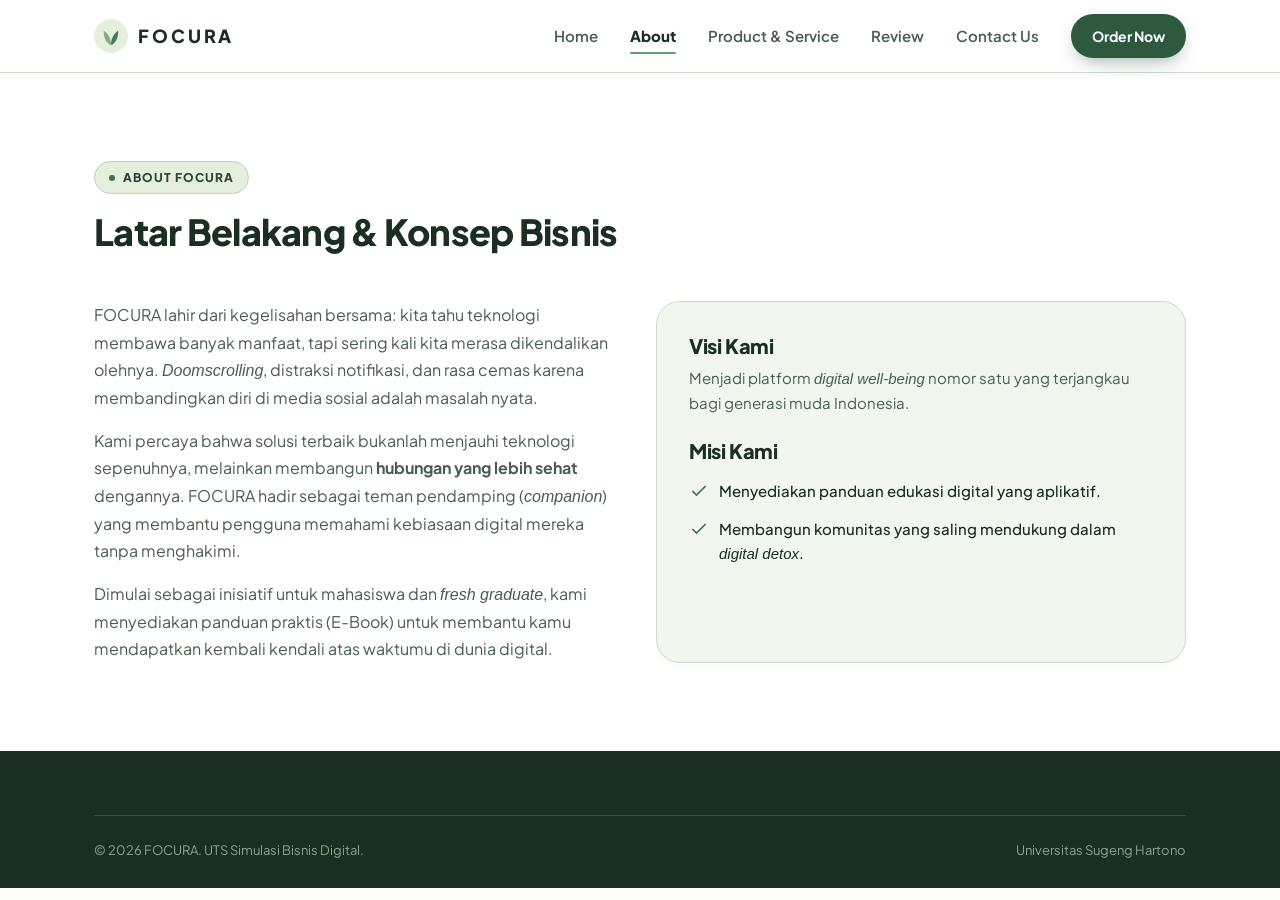
==== commit 73c86443: "Update navigation and clean up comments in about.html Added a link to the review page in the navigat" ====
--- a/about.html
+++ b/about.html
@@ -19,6 +19,7 @@
       <a href="index.html">Home</a>
       <a href="about.html">About</a>
       <a href="products.html">Product & Service</a>
+      <a href="review.html">Review</a>
       <a href="contact.html">Contact Us</a>
       <a href="order.html" class="btn btn-primary btn-sm">Order Now</a>
     </nav>
@@ -33,7 +34,6 @@
     </div>
     
     <div class="grid-2">
-      <!-- Kolom Kiri: Cerita Latar Belakang -->
       <div>
         <p class="lead" style="margin-bottom:16px;">
           FOCURA lahir dari kegelisahan bersama: kita tahu teknologi membawa banyak manfaat, tapi sering kali kita merasa dikendalikan olehnya. <i>Doomscrolling</i>, distraksi notifikasi, dan rasa cemas karena membandingkan diri di media sosial adalah masalah nyata.
@@ -46,7 +46,6 @@
         </p>
       </div>
 
-      <!-- Kolom Kanan: Visi & Misi (Dipersingkat, Tanpa Konsultasi) -->
       <div class="card" style="background:var(--green-50); padding: 32px;">
         <h3 style="margin-bottom: 8px;">Visi Kami</h3>
         <p style="margin-bottom:24px; font-size: 15px;">
@@ -66,7 +65,6 @@
         </ul>
       </div>
     </div>
-
   </div>
 </section>
 
